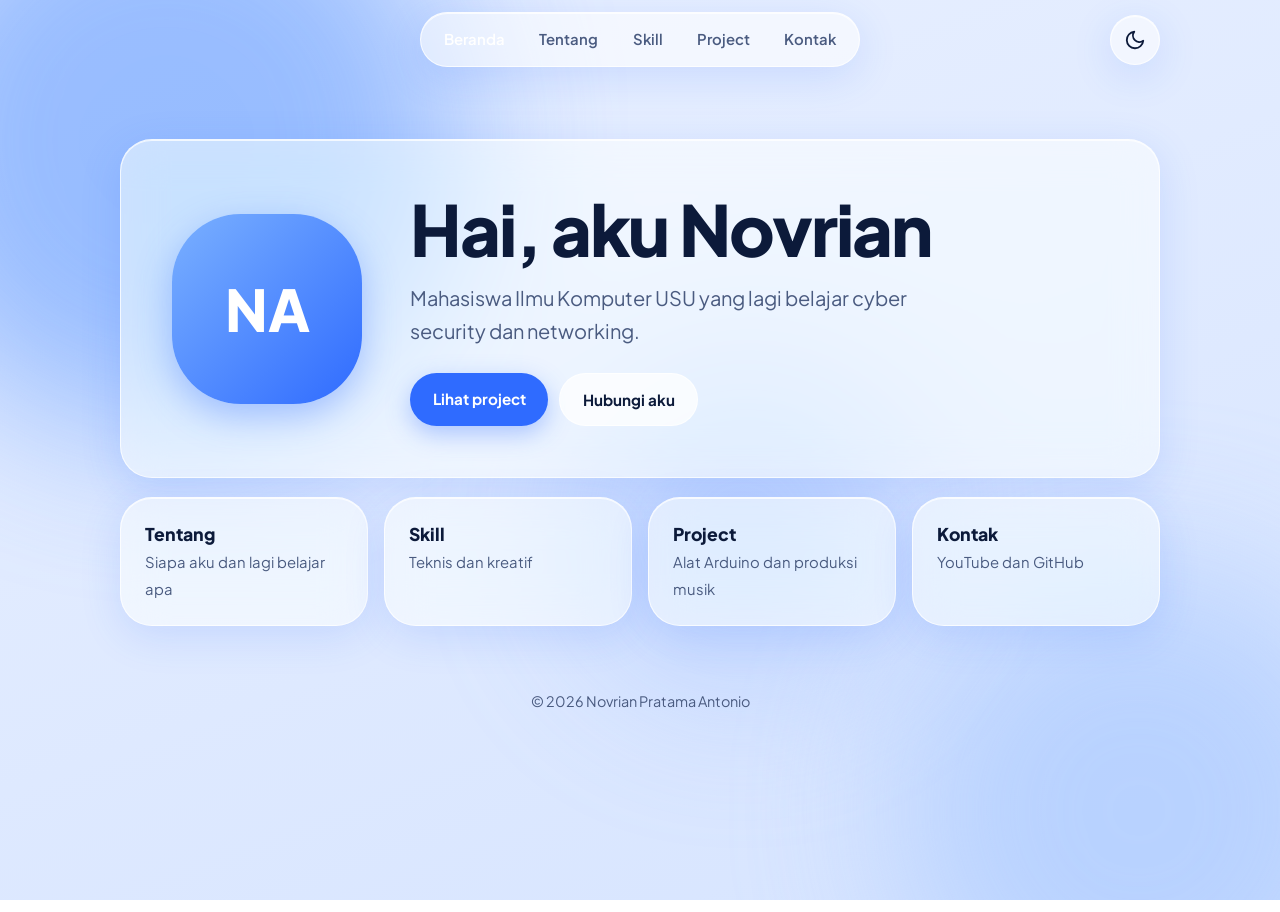
==== index.html @ 90a39e91 "keempat" ====
<!DOCTYPE html>
<html lang="id">
<head>
<meta charset="utf-8">
<meta name="viewport" content="width=device-width, initial-scale=1, viewport-fit=cover">
<title>Novrian Pratama Antonio | Portofolio</title>
<meta name="description" content="Portofolio Novrian, mahasiswa Ilmu Komputer USU yang lagi belajar cyber security dan networking.">
<script>(function(){var r=document.documentElement,t;try{t=localStorage.getItem("tema")}catch(e){}if(!t)t=matchMedia("(prefers-color-scheme: dark)").matches?"dark":"light";r.dataset.theme=t;if(!("onpagereveal" in window))r.classList.add("fb")})()</script>
<link rel="preconnect" href="https://fonts.googleapis.com">
<link rel="preconnect" href="https://fonts.gstatic.com" crossorigin>
<link href="https://fonts.googleapis.com/css2?family=Plus+Jakarta+Sans:wght@400;500;600;700;800&display=swap" rel="stylesheet">
<link rel="stylesheet" href="style.css">
</head>
<body>
<div class="orbs" aria-hidden="true"><i></i><i></i><i></i></div>
<div class="wrap">
<div class="top">
<nav class="bar glass" aria-label="Menu utama"><a href="index.html" aria-current="page"><span class="pill"></span><span>Beranda</span></a><a href="tentang.html"><span>Tentang</span></a><a href="skill.html"><span>Skill</span></a><a href="project.html"><span>Project</span></a><a href="kontak.html"><span>Kontak</span></a></nav>
<button class="mode glass press" type="button" aria-label="Ganti tema"><svg class="i-moon" viewBox="0 0 24 24" aria-hidden="true"><path d="M21 12.8A9 9 0 1 1 11.2 3a7 7 0 0 0 9.8 9.8z"/></svg><svg class="i-sun" viewBox="0 0 24 24" aria-hidden="true"><circle cx="12" cy="12" r="4"/><path d="M12 2v2M12 20v2M4.9 4.9l1.4 1.4M17.7 17.7l1.4 1.4M2 12h2M20 12h2M4.9 19.1l1.4-1.4M17.7 6.3l1.4-1.4"/></svg></button>
</div>
<main class="page">
<div class="hero-card glass">
<div class="avatar" role="img" aria-label="Foto Novrian">NA<img src="foto.jpg" alt="Foto Novrian Pratama Antonio" onerror="this.remove()"></div>
<div>
<h1>Hai, aku Novrian</h1>
<p class="tag">Mahasiswa Ilmu Komputer USU yang lagi belajar cyber security dan networking.</p>
<div class="cta"><a class="btn press" href="project.html">Lihat project</a><a class="btn alt press" href="kontak.html">Hubungi aku</a></div>
</div>
</div>
<div class="tiles">
<a class="tile glass press" href="tentang.html"><b>Tentang</b><span>Siapa aku dan lagi belajar apa</span></a>
<a class="tile glass press" href="skill.html"><b>Skill</b><span>Teknis dan kreatif</span></a>
<a class="tile glass press" href="project.html"><b>Project</b><span>Alat Arduino dan produksi musik</span></a>
<a class="tile glass press" href="kontak.html"><b>Kontak</b><span>YouTube dan GitHub</span></a>
</div>
</main>
<footer>© 2026 Novrian Pratama Antonio</footer>
</div>
<script src="app.js"></script>
</body>
</html>
---- style.css ----
:root{color-scheme:light;
  --bg:#e9f0ff;--bg2:#d6e4ff;--text:#0c1a3a;--muted:#4a5b80;
  --accent:#2f6bff;--on-accent:#fff;
  --glass:rgba(255,255,255,.55);--glass-b:rgba(255,255,255,.75);--shadow:0 10px 40px rgba(47,107,255,.15);
  --orb1:#6ea2ff;--orb2:#a8c8ff;--orb3:#8fb4ff;--orbo:.65}
:root[data-theme="dark"]{color-scheme:dark;
  --bg:#030816;--bg2:#071230;--text:#e8eefc;--muted:#9db0d8;
  --accent:#5f9bff;--on-accent:#041029;
  --glass:rgba(14,26,60,.55);--glass-b:rgba(140,175,255,.16);--shadow:0 10px 40px rgba(0,0,0,.55);
  --orb1:#17359b;--orb2:#0a1f6b;--orb3:#1f4fd0;--orbo:.34}
*{box-sizing:border-box;margin:0}
html{scroll-padding-top:90px}
body{font-family:"Plus Jakarta Sans",system-ui,-apple-system,"Segoe UI",Roboto,sans-serif;color:var(--text);
  background:linear-gradient(160deg,var(--bg),var(--bg2)) fixed;min-height:100vh;line-height:1.65;overflow-x:hidden;
  padding:env(safe-area-inset-top,0) 0 env(safe-area-inset-bottom,0)}
a{color:inherit;text-decoration:none}
:focus-visible{outline:3px solid var(--accent);outline-offset:3px;border-radius:14px}
.wrap{width:min(1040px,100% - 2.5rem);margin-inline:auto}

.orbs{position:fixed;inset:0;z-index:-1;overflow:hidden;pointer-events:none}
.orbs i{position:absolute;border-radius:50%;filter:blur(80px);opacity:var(--orbo);animation:drift 22s ease-in-out infinite alternate}
.orbs i:nth-child(1){width:46vmax;height:46vmax;background:var(--orb1);top:-12vmax;left:-10vmax}
.orbs i:nth-child(2){width:38vmax;height:38vmax;background:var(--orb2);bottom:-12vmax;right:-8vmax;animation-duration:28s}
.orbs i:nth-child(3){width:26vmax;height:26vmax;background:var(--orb3);top:40%;left:45%;animation-duration:34s;opacity:calc(var(--orbo) * .6)}
@keyframes drift{to{transform:translate(8vmax,6vmax) scale(1.15)}}

/* kaca + cahaya putih yang mengikuti kursor/sentuhan */
.glass{position:relative;border-radius:32px;background:var(--glass);border:1px solid var(--glass-b);
  backdrop-filter:blur(22px) saturate(1.5);-webkit-backdrop-filter:blur(22px) saturate(1.5);
  box-shadow:var(--shadow),inset 0 1px 0 var(--glass-b)}
.glass>*{position:relative;z-index:1}
.glass::before,.glass::after{content:"";position:absolute;inset:0;border-radius:inherit;pointer-events:none;opacity:0;transition:opacity .5s ease;z-index:0}
.glass::before{background:radial-gradient(280px circle at var(--mx,50%) var(--my,50%),rgba(255,255,255,.34),rgba(255,255,255,.08) 45%,transparent 70%)}
.glass::after{padding:1.5px;background:radial-gradient(200px circle at var(--mx,50%) var(--my,50%),rgba(255,255,255,.95),transparent 65%);
  -webkit-mask:linear-gradient(#000 0 0) content-box,linear-gradient(#000 0 0);-webkit-mask-composite:xor;mask-composite:exclude}
.glass.lit::before,.glass.lit::after{opacity:1}

.press{transition:transform .5s cubic-bezier(.34,1.7,.5,1)}
.press:hover{transform:translateY(-3px)}
.press:active{transform:scale(.95,.93);transition-duration:.12s}

/* navigasi: pill menu + tombol tema terpisah */
.top{position:sticky;top:calc(env(safe-area-inset-top,0px) + 12px);z-index:10;margin-top:12px;
  display:grid;grid-template-columns:1fr auto 1fr;align-items:center;gap:.7rem;view-transition-name:top}
.bar{grid-column:2;display:flex;gap:.15rem;padding:.4rem;border-radius:999px;overflow-x:auto;scrollbar-width:none}
.bar::-webkit-scrollbar{display:none}
.bar a{position:relative;padding:.5rem 1rem;border-radius:999px;font-size:.93rem;font-weight:600;color:var(--muted);white-space:nowrap;transition:color .3s,background-color .3s}
.bar a:hover{color:var(--text);background:var(--glass-b)}
.bar a[aria-current]{color:var(--on-accent);background:none}
.bar a>span{position:relative;z-index:1}
.pill{position:absolute;inset:0;z-index:0!important;border-radius:999px;background:var(--accent);box-shadow:0 6px 18px rgba(47,107,255,.4);view-transition-name:pill}
.mode{grid-column:3;justify-self:end;width:50px;height:50px;border-radius:50%;border:1px solid var(--glass-b);display:grid;place-items:center;cursor:pointer;color:var(--text);font:inherit}
.mode svg{width:22px;height:22px;fill:none;stroke:currentColor;stroke-width:2;stroke-linecap:round;stroke-linejoin:round}
.i-sun{display:none}
[data-theme="dark"] .i-sun{display:block}[data-theme="dark"] .i-moon{display:none}
@media(max-width:700px){.top{grid-template-columns:minmax(0,1fr) auto}.bar{grid-column:1}.mode{grid-column:2}}

.page{padding:clamp(2rem,6vw,4.5rem) 0 2rem;transition:opacity .3s ease,transform .3s ease,filter .3s ease}
h1{font-size:clamp(2.2rem,6.5vw,4.4rem);line-height:1.05;font-weight:800;letter-spacing:-.03em}
h1.t{font-size:clamp(1.9rem,5vw,3rem);margin-bottom:1.5rem}
h2{font-size:1.05rem;font-weight:700;color:var(--muted);margin-bottom:.8rem}
.tag{margin-top:1rem;font-size:clamp(1rem,2.2vw,1.25rem);color:var(--muted);max-width:34ch}
.cta{display:flex;flex-wrap:wrap;gap:.7rem;margin-top:1.6rem}
.btn{display:inline-block;padding:.8rem 1.4rem;border-radius:999px;font-weight:700;font-size:.95rem;background:var(--accent);color:var(--on-accent);box-shadow:0 8px 24px rgba(47,107,255,.35)}
.btn.alt{background:var(--glass-b);color:var(--text);box-shadow:none;border:1px solid var(--glass-b)}

.hero-card{display:grid;grid-template-columns:auto 1fr;gap:clamp(1.5rem,4vw,3rem);align-items:center;padding:clamp(1.5rem,4vw,3.2rem)}
.avatar{width:clamp(110px,18vw,190px);aspect-ratio:1;border-radius:36%;position:relative;overflow:hidden;display:grid;place-items:center;
  background:linear-gradient(135deg,#7ab0ff,var(--accent));font-weight:800;font-size:clamp(2rem,6vw,3.6rem);color:var(--on-accent);box-shadow:0 12px 36px rgba(47,107,255,.35)}
.avatar img{position:absolute;inset:0;width:100%;height:100%;object-fit:cover}
@media(max-width:700px){.hero-card{grid-template-columns:1fr}}
.tiles{display:grid;grid-template-columns:repeat(auto-fit,minmax(210px,1fr));gap:1rem;margin-top:1.2rem}
.tile{padding:1.4rem 1.5rem;display:block}
.tile b{display:block;font-size:1.1rem;font-weight:800}
.tile span{color:var(--muted);font-size:.93rem}

.about{padding:clamp(1.5rem,4vw,2.6rem);font-size:1.08rem;max-width:72ch}
.about p+p{margin-top:1rem}
.facts{margin-top:1.2rem;padding:clamp(1.3rem,3vw,2rem);display:grid;grid-template-columns:auto 1fr;gap:.5rem 1.5rem;max-width:72ch}
.facts dt{color:var(--muted)}.facts dd{font-weight:600}

.group{margin-bottom:1.8rem}
.chips{display:flex;flex-wrap:wrap;gap:.7rem}
.chip{display:flex;align-items:center;gap:.7rem;padding:.65rem 1.1rem;border-radius:999px;font-weight:500}
.lv{display:flex;gap:3px}
.lv s{width:7px;height:7px;border-radius:50%;background:var(--muted);opacity:.3}
.lv s.on{background:var(--accent);opacity:1}
.lbl{font-size:.82rem;color:var(--muted)}

.projects{display:grid;grid-template-columns:repeat(auto-fit,minmax(min(100%,420px),1fr));gap:1.3rem}
.proj{padding:clamp(1.4rem,3vw,2.2rem);display:flex;flex-direction:column;gap:.9rem}
.proj h3{font-size:1.35rem;line-height:1.25;font-weight:800}
.badge{align-self:flex-start;padding:.35rem .9rem;border-radius:999px;font-size:.85rem;font-weight:700;background:var(--accent);color:var(--on-accent)}
.proj dl{display:grid;grid-template-columns:auto 1fr;gap:.45rem 1rem;font-size:.97rem}
.proj dt{color:var(--muted)}.proj dd{font-weight:500}
.proj .btn{align-self:flex-start;margin-top:auto}

.contacts{display:grid;grid-template-columns:repeat(auto-fit,minmax(min(100%,300px),1fr));gap:1.3rem}
.cc{padding:clamp(1.5rem,3vw,2.2rem);display:flex;flex-direction:column;gap:.5rem;align-items:flex-start}
.cc h3{font-size:1.4rem;font-weight:800}.cc p{color:var(--muted);margin-bottom:.7rem}
footer{padding:2rem 0 3rem;text-align:center;color:var(--muted);font-size:.9rem}

/* transisi antar halaman (browser baru: View Transitions) */
@view-transition{navigation:auto}
@keyframes out{to{opacity:0;transform:translateY(-14px) scale(.985);filter:blur(6px)}}
@keyframes in{from{opacity:0;transform:translateY(28px) scale(.985);filter:blur(8px)}}
@keyframes fade-in{from{opacity:0}}
@keyframes fade-out{to{opacity:0}}
::view-transition-group(root){background:var(--bg)}
::view-transition-old(root),::view-transition-new(root){mix-blend-mode:normal}
::view-transition-old(root){animation:out .32s cubic-bezier(.4,0,.2,1) both}
::view-transition-new(root){animation:in .65s cubic-bezier(.22,1,.36,1) .06s both}
::view-transition-group(pill){animation-duration:.6s;animation-timing-function:cubic-bezier(.34,1.35,.5,1)}
::view-transition-group(top){animation:none}
html.theming::view-transition-old(root){animation:fade-out .45s ease both}
html.theming::view-transition-new(root){animation:fade-in .45s ease both}
/* cadangan untuk browser tanpa View Transitions */
html.fb .page,html.fb footer{animation:in .6s cubic-bezier(.22,1,.36,1) both}
body.leaving .page{opacity:0;transform:translateY(-12px) scale(.985);filter:blur(6px)}
@media(prefers-reduced-motion:reduce){
  *,::before,::after{animation:none!important;transition:none!important}
  ::view-transition-group(*),::view-transition-old(*),::view-transition-new(*){animation:none!important}}
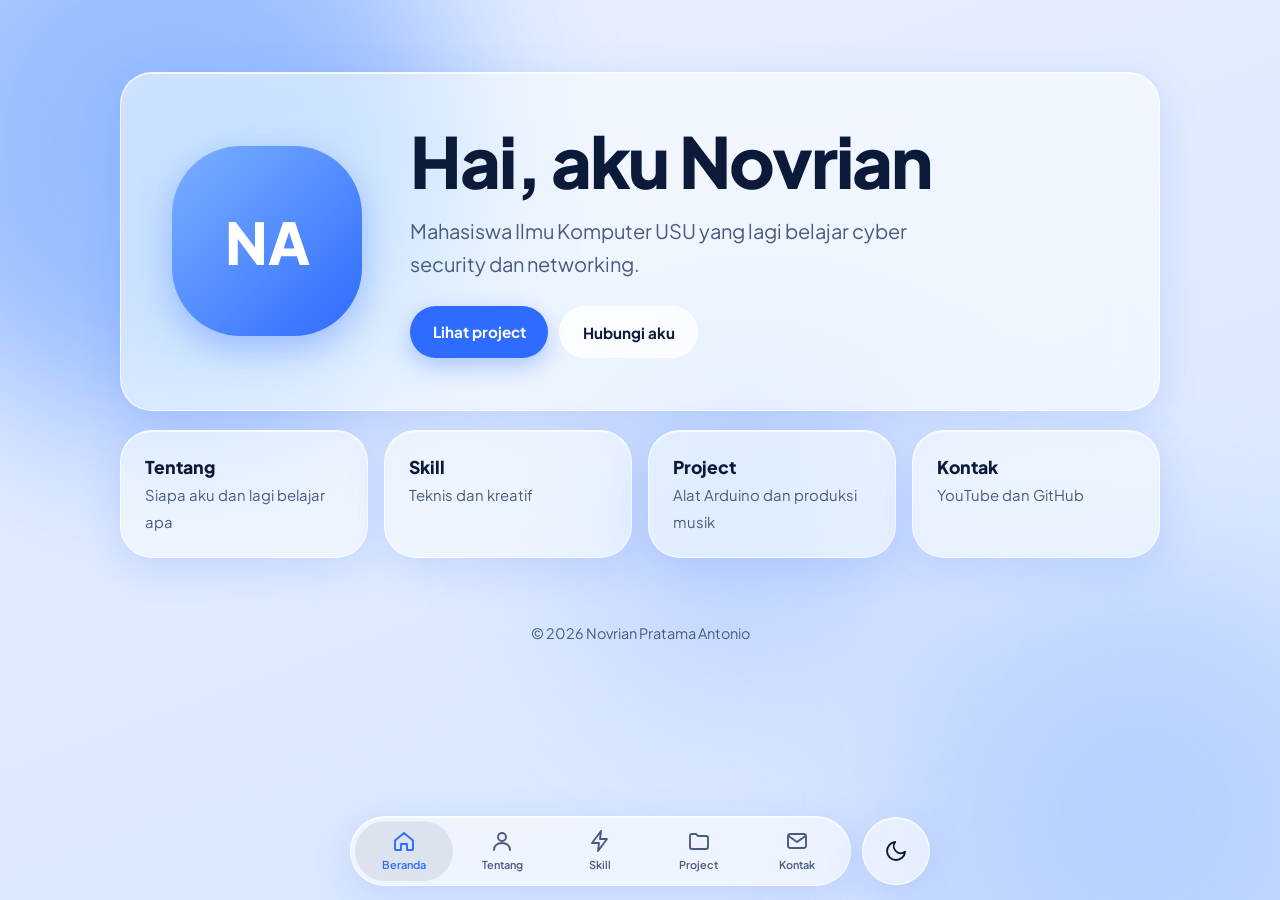
==== commit 52a8d2ee: "kelima" ====
--- a/index.html
+++ b/index.html
@@ -5,19 +5,16 @@
 <meta name="viewport" content="width=device-width, initial-scale=1, viewport-fit=cover">
 <title>Novrian Pratama Antonio | Portofolio</title>
 <meta name="description" content="Portofolio Novrian, mahasiswa Ilmu Komputer USU yang lagi belajar cyber security dan networking.">
-<script>(function(){var r=document.documentElement,t;try{t=localStorage.getItem("tema")}catch(e){}if(!t)t=matchMedia("(prefers-color-scheme: dark)").matches?"dark":"light";r.dataset.theme=t;if(!("onpagereveal" in window))r.classList.add("fb")})()</script>
+<script>(function(){var r=document.documentElement,t;try{t=localStorage.getItem("tema")}catch(e){}if(!t)t=matchMedia("(prefers-color-scheme: dark)").matches?"dark":"light";r.dataset.theme=t;if(!("onpagereveal" in window))r.classList.add("fb");try{if(!sessionStorage.getItem("boot")&&!matchMedia("(prefers-reduced-motion: reduce)").matches){r.classList.add("booting");sessionStorage.setItem("boot","1")}}catch(e){}})()</script>
 <link rel="preconnect" href="https://fonts.googleapis.com">
 <link rel="preconnect" href="https://fonts.gstatic.com" crossorigin>
-<link href="https://fonts.googleapis.com/css2?family=Plus+Jakarta+Sans:wght@400;500;600;700;800&display=swap" rel="stylesheet">
+<link href="https://fonts.googleapis.com/css2?family=Dancing+Script:wght@700&family=Plus+Jakarta+Sans:wght@400;500;600;700;800&display=swap" rel="stylesheet">
 <link rel="stylesheet" href="style.css">
 </head>
 <body>
+<div id="boot"><div class="b-glow"></div><div class="b-hello"><span id="hw"></span></div><div class="b-logo"><div class="b-wrap"><div class="b-name"></div><div class="b-bar"><i></i></div><div class="b-sub">menyiapkan portofolio</div></div></div><button class="b-skip" type="button">Lewati</button></div>
 <div class="orbs" aria-hidden="true"><i></i><i></i><i></i></div>
 <div class="wrap">
-<div class="top">
-<nav class="bar glass" aria-label="Menu utama"><a href="index.html" aria-current="page"><span class="pill"></span><span>Beranda</span></a><a href="tentang.html"><span>Tentang</span></a><a href="skill.html"><span>Skill</span></a><a href="project.html"><span>Project</span></a><a href="kontak.html"><span>Kontak</span></a></nav>
-<button class="mode glass press" type="button" aria-label="Ganti tema"><svg class="i-moon" viewBox="0 0 24 24" aria-hidden="true"><path d="M21 12.8A9 9 0 1 1 11.2 3a7 7 0 0 0 9.8 9.8z"/></svg><svg class="i-sun" viewBox="0 0 24 24" aria-hidden="true"><circle cx="12" cy="12" r="4"/><path d="M12 2v2M12 20v2M4.9 4.9l1.4 1.4M17.7 17.7l1.4 1.4M2 12h2M20 12h2M4.9 19.1l1.4-1.4M17.7 6.3l1.4-1.4"/></svg></button>
-</div>
 <main class="page">
 <div class="hero-card glass">
 <div class="avatar" role="img" aria-label="Foto Novrian">NA<img src="foto.jpg" alt="Foto Novrian Pratama Antonio" onerror="this.remove()"></div>
@@ -36,6 +33,10 @@
 </main>
 <footer>© 2026 Novrian Pratama Antonio</footer>
 </div>
+<div class="dock">
+<nav class="bar glass" aria-label="Menu utama" data-i="0" style="--i:0"><span class="ind" aria-hidden="true"></span><a href="index.html" class="on" aria-current="page"><svg viewBox="0 0 24 24" aria-hidden="true"><path d="M3 11.5 12 4l9 7.5V20a1 1 0 0 1-1 1h-5v-6H9v6H4a1 1 0 0 1-1-1z"/></svg><span>Beranda</span></a><a href="tentang.html"><svg viewBox="0 0 24 24" aria-hidden="true"><circle cx="12" cy="8" r="4"/><path d="M4 21c0-4.4 3.6-7 8-7s8 2.6 8 7"/></svg><span>Tentang</span></a><a href="skill.html"><svg viewBox="0 0 24 24" aria-hidden="true"><path d="M13 2 4 14h7l-1 8 9-12h-7z"/></svg><span>Skill</span></a><a href="project.html"><svg viewBox="0 0 24 24" aria-hidden="true"><path d="M3 7a2 2 0 0 1 2-2h4l2 2h8a2 2 0 0 1 2 2v9a2 2 0 0 1-2 2H5a2 2 0 0 1-2-2z"/></svg><span>Project</span></a><a href="kontak.html"><svg viewBox="0 0 24 24" aria-hidden="true"><rect x="3" y="5" width="18" height="14" rx="2.5"/><path d="m3.5 7 8.5 6 8.5-6"/></svg><span>Kontak</span></a></nav>
+<button class="mode glass press" type="button" aria-label="Ganti tema"><svg class="i-moon" viewBox="0 0 24 24" aria-hidden="true"><path d="M21 12.8A9 9 0 1 1 11.2 3a7 7 0 0 0 9.8 9.8z"/></svg><svg class="i-sun" viewBox="0 0 24 24" aria-hidden="true"><circle cx="12" cy="12" r="4"/><path d="M12 2v2M12 20v2M4.9 4.9l1.4 1.4M17.7 17.7l1.4 1.4M2 12h2M20 12h2M4.9 19.1l1.4-1.4M17.7 6.3l1.4-1.4"/></svg></button>
+</div>
 <script src="app.js"></script>
 </body>
 </html>
--- a/style.css
+++ b/style.css
@@ -39,21 +39,23 @@
 .press:hover{transform:translateY(-3px)}
 .press:active{transform:scale(.95,.93);transition-duration:.12s}
 
-/* navigasi: pill menu + tombol tema terpisah */
-.top{position:sticky;top:calc(env(safe-area-inset-top,0px) + 12px);z-index:10;margin-top:12px;
-  display:grid;grid-template-columns:1fr auto 1fr;align-items:center;gap:.7rem;view-transition-name:top}
-.bar{grid-column:2;display:flex;gap:.15rem;padding:.4rem;border-radius:999px;overflow-x:auto;scrollbar-width:none}
-.bar::-webkit-scrollbar{display:none}
-.bar a{position:relative;padding:.5rem 1rem;border-radius:999px;font-size:.93rem;font-weight:600;color:var(--muted);white-space:nowrap;transition:color .3s,background-color .3s}
-.bar a:hover{color:var(--text);background:var(--glass-b)}
-.bar a[aria-current]{color:var(--on-accent);background:none}
-.bar a>span{position:relative;z-index:1}
-.pill{position:absolute;inset:0;z-index:0!important;border-radius:999px;background:var(--accent);box-shadow:0 6px 18px rgba(47,107,255,.4);view-transition-name:pill}
-.mode{grid-column:3;justify-self:end;width:50px;height:50px;border-radius:50%;border:1px solid var(--glass-b);display:grid;place-items:center;cursor:pointer;color:var(--text);font:inherit}
-.mode svg{width:22px;height:22px;fill:none;stroke:currentColor;stroke-width:2;stroke-linecap:round;stroke-linejoin:round}
+/* dock bawah ala tab bar iOS */
+.dock{position:fixed;left:50%;translate:-50% 0;bottom:calc(env(safe-area-inset-bottom,0px) + 14px);width:min(580px,100% - 1.6rem);z-index:20;
+  display:grid;grid-template-columns:1fr 68px;gap:.7rem;align-items:center;view-transition-name:dock}
+.bar{display:grid;grid-template-columns:repeat(5,1fr);padding:4px;border-radius:999px;--ind:rgba(12,26,58,.08)}
+[data-theme="dark"] .bar{--ind:rgba(255,255,255,.13)}
+.bar>.ind{position:absolute;z-index:0;top:4px;bottom:4px;left:4px;width:calc((100% - 8px) / 5);border-radius:999px;background:var(--ind);
+  box-shadow:inset 0 1px 0 rgba(255,255,255,.18);translate:calc(var(--i) * 100%) 0}
+.bar a{display:flex;flex-direction:column;align-items:center;justify-content:center;gap:3px;height:60px;border-radius:999px;font-size:.68rem;font-weight:600;color:var(--muted);transition:color .35s}
+.bar a:hover{color:var(--text)}
+.bar a.on,.bar a.on:hover{color:var(--accent)}
+.bar a svg{width:24px;height:24px;fill:none;stroke:currentColor;stroke-width:1.9;stroke-linecap:round;stroke-linejoin:round;transition:transform .4s cubic-bezier(.34,1.7,.5,1)}
+.bar a:active svg{transform:scale(.82)}
+.mode{width:68px;height:68px;border-radius:50%;border:1px solid var(--glass-b);display:grid;place-items:center;cursor:pointer;color:var(--text);font:inherit;padding:0}
+.mode svg{width:24px;height:24px;fill:none;stroke:currentColor;stroke-width:1.9;stroke-linecap:round;stroke-linejoin:round}
 .i-sun{display:none}
 [data-theme="dark"] .i-sun{display:block}[data-theme="dark"] .i-moon{display:none}
-@media(max-width:700px){.top{grid-template-columns:minmax(0,1fr) auto}.bar{grid-column:1}.mode{grid-column:2}}
+@media(max-width:420px){.bar a{font-size:.62rem}.dock{grid-template-columns:1fr 60px}.mode{width:60px;height:60px}}
 
 .page{padding:clamp(2rem,6vw,4.5rem) 0 2rem;transition:opacity .3s ease,transform .3s ease,filter .3s ease}
 h1{font-size:clamp(2.2rem,6.5vw,4.4rem);line-height:1.05;font-weight:800;letter-spacing:-.03em}
@@ -110,8 +112,9 @@
 ::view-transition-old(root),::view-transition-new(root){mix-blend-mode:normal}
 ::view-transition-old(root){animation:out .32s cubic-bezier(.4,0,.2,1) both}
 ::view-transition-new(root){animation:in .65s cubic-bezier(.22,1,.36,1) .06s both}
-::view-transition-group(pill){animation-duration:.6s;animation-timing-function:cubic-bezier(.34,1.35,.5,1)}
-::view-transition-group(top){animation:none}
+::view-transition-group(dock){animation:none}
+::view-transition-old(dock){display:none}
+::view-transition-new(dock){animation:none}
 html.theming::view-transition-old(root){animation:fade-out .45s ease both}
 html.theming::view-transition-new(root){animation:fade-in .45s ease both}
 /* cadangan untuk browser tanpa View Transitions */
@@ -120,3 +123,45 @@
 @media(prefers-reduced-motion:reduce){
   *,::before,::after{animation:none!important;transition:none!important}
   ::view-transition-group(*),::view-transition-old(*),::view-transition-new(*){animation:none!important}}
+
+footer{padding-bottom:calc(8.5rem + env(safe-area-inset-bottom,0px))}
+body.reveal .page{animation:in .9s cubic-bezier(.22,1,.36,1) both}
+body.reveal .dock{animation:dockin .9s cubic-bezier(.22,1,.36,1) .15s both}
+@keyframes dockin{from{opacity:0;translate:-50% 40px}}
+
+/* layar pembuka ala aktivasi iPhone */
+#boot{display:none;position:fixed;inset:0;z-index:100;background:#02050f;color:#fff;place-items:center;overflow:hidden;cursor:pointer;
+  transition:opacity .8s ease,transform .8s cubic-bezier(.22,1,.36,1),filter .8s ease;animation:bootfail 0s linear 16s forwards}
+html.booting #boot{display:grid}
+html.booting body{overflow:hidden}
+#boot.out{opacity:0;transform:scale(1.12);filter:blur(14px);pointer-events:none}
+@keyframes bootfail{to{visibility:hidden;pointer-events:none}}
+.b-glow{position:absolute;inset:0;background:radial-gradient(60vmax 40vmax at 50% 55%,rgba(47,107,255,.28),transparent 70%);animation:breathe 4s ease-in-out infinite alternate}
+.b-glow::after{content:"";position:absolute;inset:0;background-image:linear-gradient(rgba(95,155,255,.07) 1px,transparent 1px),linear-gradient(90deg,rgba(95,155,255,.07) 1px,transparent 1px);background-size:44px 44px;-webkit-mask:radial-gradient(ellipse at center,#000 10%,transparent 70%);mask:radial-gradient(ellipse at center,#000 10%,transparent 70%)}
+@keyframes breathe{to{opacity:.55;transform:scale(1.08)}}
+.b-hello,.b-logo{position:absolute;inset:0;display:grid;place-items:center;text-align:center;transition:opacity .5s ease}
+.b-logo{opacity:0;visibility:hidden}
+#boot.logo .b-logo{opacity:1;visibility:visible}
+#boot.logo .b-hello{opacity:0}
+#hw{font-family:"Dancing Script","Segoe Script","Brush Script MT",cursive;font-weight:700;font-size:clamp(3.4rem,15vw,7.5rem);line-height:1.3;padding:0 .25em;opacity:0;
+  background:linear-gradient(90deg,#5ac8fa,#5e8bff,#b56cff,#ff6ca8,#ffa65c);-webkit-background-clip:text;background-clip:text;color:transparent;
+  -webkit-mask-image:linear-gradient(90deg,#000 45%,transparent 55%);mask-image:linear-gradient(90deg,#000 45%,transparent 55%);
+  -webkit-mask-size:260% 100%;mask-size:260% 100%;-webkit-mask-repeat:no-repeat;mask-repeat:no-repeat;-webkit-mask-position:100% 0;mask-position:100% 0}
+#hw.w{animation:hw .65s ease both}
+@keyframes hw{0%{opacity:1;-webkit-mask-position:100% 0;mask-position:100% 0}55%{opacity:1;-webkit-mask-position:0 0;mask-position:0 0}85%{opacity:1;-webkit-mask-position:0 0;mask-position:0 0}100%{opacity:0;-webkit-mask-position:0 0;mask-position:0 0;filter:blur(8px)}}
+.b-wrap{display:grid;gap:1.7rem;justify-items:center}
+.b-name{display:flex;justify-content:center;font-weight:800;font-size:clamp(1.5rem,7.2vw,3.6rem);letter-spacing:.14em;text-shadow:0 0 28px rgba(95,155,255,.7)}
+.b-name span{display:inline-block;opacity:0}
+.b-name .us{color:#5f9bff}
+#boot.logo .b-name span{animation:letter .8s cubic-bezier(.22,1,.36,1) var(--d) both}
+#boot.logo .b-name .us{animation:letter .8s cubic-bezier(.22,1,.36,1) var(--d) both,blink 1s steps(1) 1.8s infinite}
+@keyframes letter{from{opacity:0;transform:translateY(22px) scale(.8);filter:blur(14px)}to{opacity:1;transform:none;filter:blur(0)}}
+@keyframes blink{50%{opacity:.15}}
+.b-bar{width:min(240px,60vw);height:4px;border-radius:9px;background:rgba(255,255,255,.14);overflow:hidden}
+.b-bar i{display:block;height:100%;width:0;border-radius:9px;background:linear-gradient(90deg,#5ac8fa,#5f9bff,#b56cff);box-shadow:0 0 14px #5f9bff}
+#boot.logo .b-bar i{animation:fill 2.2s cubic-bezier(.65,0,.35,1) .7s both}
+@keyframes fill{to{width:100%}}
+.b-sub{font:500 .7rem/1 ui-monospace,Menlo,Consolas,monospace;letter-spacing:.3em;text-transform:uppercase;color:rgba(255,255,255,.5);opacity:0}
+#boot.logo .b-sub{animation:fade-in .6s ease 1s both}
+.b-skip{position:absolute;right:max(1rem,env(safe-area-inset-right));bottom:calc(env(safe-area-inset-bottom,0px) + 1.2rem);z-index:2;cursor:pointer;
+  border:1px solid rgba(255,255,255,.2);background:rgba(255,255,255,.08);color:rgba(255,255,255,.8);font:600 .85rem "Plus Jakarta Sans",system-ui,sans-serif;padding:.55rem 1.1rem;border-radius:999px}
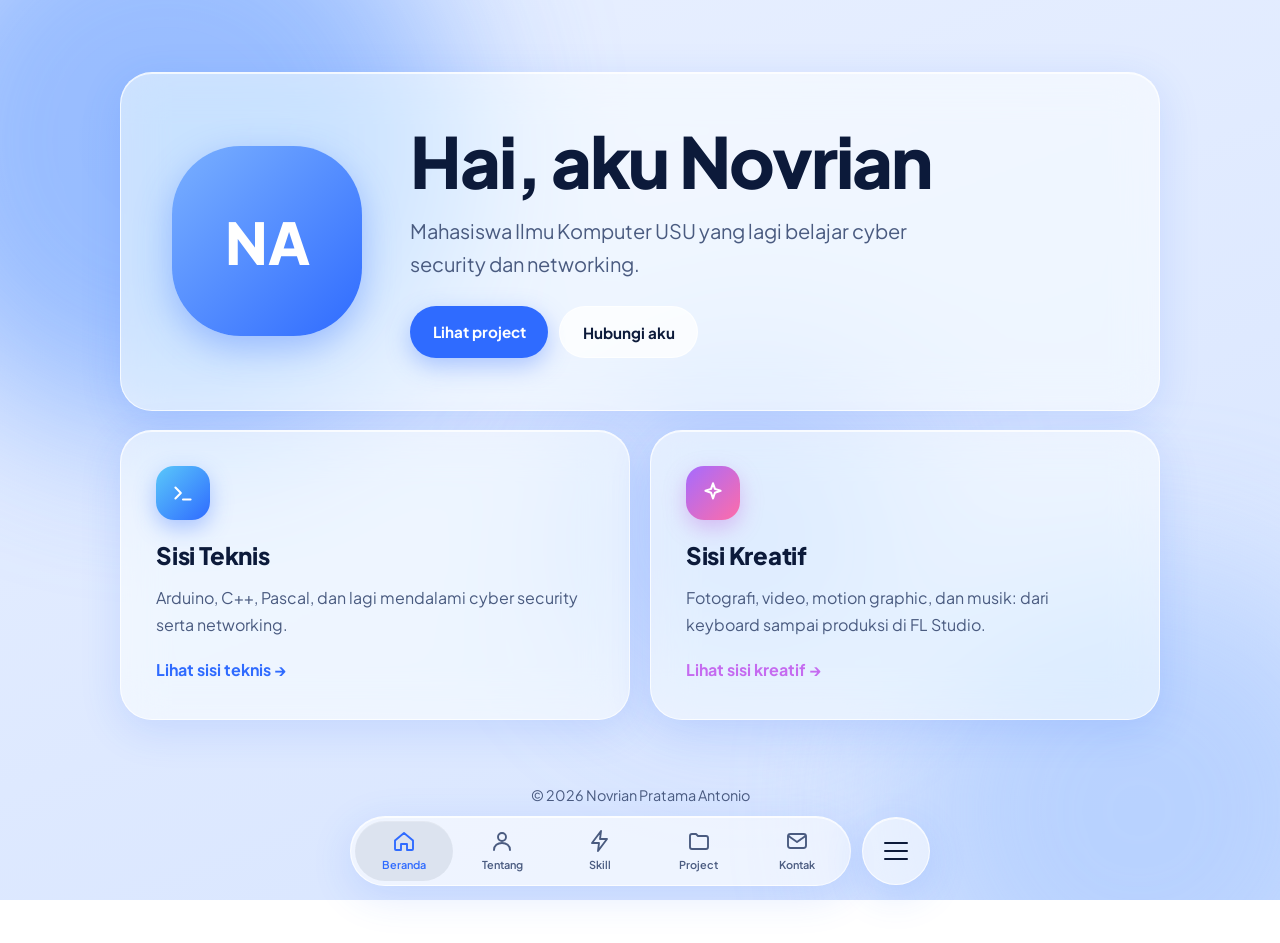
==== commit 7fcc7feb: "keenam" ====
--- a/index.html
+++ b/index.html
@@ -5,7 +5,7 @@
 <meta name="viewport" content="width=device-width, initial-scale=1, viewport-fit=cover">
 <title>Novrian Pratama Antonio | Portofolio</title>
 <meta name="description" content="Portofolio Novrian, mahasiswa Ilmu Komputer USU yang lagi belajar cyber security dan networking.">
-<script>(function(){var r=document.documentElement,t;try{t=localStorage.getItem("tema")}catch(e){}if(!t)t=matchMedia("(prefers-color-scheme: dark)").matches?"dark":"light";r.dataset.theme=t;if(!("onpagereveal" in window))r.classList.add("fb");try{if(!sessionStorage.getItem("boot")&&!matchMedia("(prefers-reduced-motion: reduce)").matches){r.classList.add("booting");sessionStorage.setItem("boot","1")}}catch(e){}})()</script>
+<script>(function(){var r=document.documentElement,t;try{t=localStorage.getItem("tema")}catch(e){}if(!t)t=matchMedia("(prefers-color-scheme: dark)").matches?"dark":"light";r.dataset.theme=t;var q;try{q=localStorage.getItem("sisi")}catch(e){}q=q==="kreatif"?"kreatif":"teknis";r.dataset.sisi=q;r.dataset.tone=q;if(!("onpagereveal" in window))r.classList.add("fb");try{if(!sessionStorage.getItem("boot")&&!matchMedia("(prefers-reduced-motion: reduce)").matches){r.classList.add("booting");sessionStorage.setItem("boot","1")}}catch(e){}})()</script>
 <link rel="preconnect" href="https://fonts.googleapis.com">
 <link rel="preconnect" href="https://fonts.gstatic.com" crossorigin>
 <link href="https://fonts.googleapis.com/css2?family=Dancing+Script:wght@700&family=Plus+Jakarta+Sans:wght@400;500;600;700;800&display=swap" rel="stylesheet">
@@ -24,18 +24,23 @@
 <div class="cta"><a class="btn press" href="project.html">Lihat project</a><a class="btn alt press" href="kontak.html">Hubungi aku</a></div>
 </div>
 </div>
-<div class="tiles">
-<a class="tile glass press" href="tentang.html"><b>Tentang</b><span>Siapa aku dan lagi belajar apa</span></a>
-<a class="tile glass press" href="skill.html"><b>Skill</b><span>Teknis dan kreatif</span></a>
-<a class="tile glass press" href="project.html"><b>Project</b><span>Alat Arduino dan produksi musik</span></a>
-<a class="tile glass press" href="kontak.html"><b>Kontak</b><span>YouTube dan GitHub</span></a>
+<div class="sides">
+<a class="sc glass press" href="skill.html" data-sisi="teknis"><span class="ic"><svg viewBox="0 0 24 24" aria-hidden="true"><path d="m5 7 5 5-5 5M12 18h7"/></svg></span><b>Sisi Teknis</b><span class="d">Arduino, C++, Pascal, dan lagi mendalami cyber security serta networking.</span><em class="go">Lihat sisi teknis →</em></a>
+<a class="sc glass press" href="skill.html" data-sisi="kreatif"><span class="ic"><svg viewBox="0 0 24 24" aria-hidden="true"><path d="M12 3l1.8 5.2L19 10l-5.2 1.8L12 17l-1.8-5.2L5 10l5.2-1.8z"/></svg></span><b>Sisi Kreatif</b><span class="d">Fotografi, video, motion graphic, dan musik: dari keyboard sampai produksi di FL Studio.</span><em class="go">Lihat sisi kreatif →</em></a>
 </div>
 </main>
 <footer>© 2026 Novrian Pratama Antonio</footer>
 </div>
 <div class="dock">
 <nav class="bar glass" aria-label="Menu utama" data-i="0" style="--i:0"><span class="ind" aria-hidden="true"></span><a href="index.html" class="on" aria-current="page"><svg viewBox="0 0 24 24" aria-hidden="true"><path d="M3 11.5 12 4l9 7.5V20a1 1 0 0 1-1 1h-5v-6H9v6H4a1 1 0 0 1-1-1z"/></svg><span>Beranda</span></a><a href="tentang.html"><svg viewBox="0 0 24 24" aria-hidden="true"><circle cx="12" cy="8" r="4"/><path d="M4 21c0-4.4 3.6-7 8-7s8 2.6 8 7"/></svg><span>Tentang</span></a><a href="skill.html"><svg viewBox="0 0 24 24" aria-hidden="true"><path d="M13 2 4 14h7l-1 8 9-12h-7z"/></svg><span>Skill</span></a><a href="project.html"><svg viewBox="0 0 24 24" aria-hidden="true"><path d="M3 7a2 2 0 0 1 2-2h4l2 2h8a2 2 0 0 1 2 2v9a2 2 0 0 1-2 2H5a2 2 0 0 1-2-2z"/></svg><span>Project</span></a><a href="kontak.html"><svg viewBox="0 0 24 24" aria-hidden="true"><rect x="3" y="5" width="18" height="14" rx="2.5"/><path d="m3.5 7 8.5 6 8.5-6"/></svg><span>Kontak</span></a></nav>
-<button class="mode glass press" type="button" aria-label="Ganti tema"><svg class="i-moon" viewBox="0 0 24 24" aria-hidden="true"><path d="M21 12.8A9 9 0 1 1 11.2 3a7 7 0 0 0 9.8 9.8z"/></svg><svg class="i-sun" viewBox="0 0 24 24" aria-hidden="true"><circle cx="12" cy="12" r="4"/><path d="M12 2v2M12 20v2M4.9 4.9l1.4 1.4M17.7 17.7l1.4 1.4M2 12h2M20 12h2M4.9 19.1l1.4-1.4M17.7 6.3l1.4-1.4"/></svg></button>
+<button class="mode glass press" id="menubtn" type="button" aria-label="Buka menu" aria-expanded="false" aria-controls="menu"><span class="ham"><i></i><i></i><i></i></span></button>
+<div class="menu glass" id="menu" aria-hidden="true">
+<p class="mlabel">Tampilan</p>
+<button class="trow" id="theme" type="button"><span class="ticon"><svg class="sm" viewBox="0 0 24 24" aria-hidden="true"><mask id="mm" maskUnits="userSpaceOnUse" x="0" y="0" width="24" height="24"><rect width="24" height="24" fill="#fff"/><circle class="mc" cx="24" cy="0" r="8" fill="#000"/></mask><g mask="url(#mm)"><circle class="sc" cx="12" cy="12" r="5" fill="currentColor"/></g><g class="rays" stroke="currentColor" stroke-width="2" stroke-linecap="round"><path d="M12 1.5v2M12 20.5v2M4.6 4.6l1.4 1.4M18 18l1.4 1.4M1.5 12h2M20.5 12h2M4.6 19.4 6 18M18 6l1.4-1.4"/></g></svg></span><span id="tlabel">Mode terang</span><span class="tsw" aria-hidden="true"><i></i></span></button>
+<p class="mlabel">Portofolio</p>
+<div class="seg"><i class="thumb"></i><button type="button" data-sisi="teknis">Teknis</button><button type="button" data-sisi="kreatif">Kreatif</button></div>
+<p class="mnote">Berlaku di halaman Skill dan Project</p>
+</div>
 </div>
 <script src="app.js"></script>
 </body>
--- a/style.css
+++ b/style.css
@@ -115,8 +115,10 @@
 ::view-transition-group(dock){animation:none}
 ::view-transition-old(dock){display:none}
 ::view-transition-new(dock){animation:none}
-html.theming::view-transition-old(root){animation:fade-out .45s ease both}
-html.theming::view-transition-new(root){animation:fade-in .45s ease both}
+html.theming .dock{view-transition-name:none}
+html.theming::view-transition-old(root){animation:none}
+html.theming::view-transition-new(root){animation:reveal .9s cubic-bezier(.4,0,.2,1) both}
+@keyframes reveal{from{clip-path:circle(0 at var(--tx,50%) var(--ty,50%))}to{clip-path:circle(150vmax at var(--tx,50%) var(--ty,50%))}}
 /* cadangan untuk browser tanpa View Transitions */
 html.fb .page,html.fb footer{animation:in .6s cubic-bezier(.22,1,.36,1) both}
 body.leaving .page{opacity:0;transform:translateY(-12px) scale(.985);filter:blur(6px)}
@@ -147,8 +149,8 @@
   background:linear-gradient(90deg,#5ac8fa,#5e8bff,#b56cff,#ff6ca8,#ffa65c);-webkit-background-clip:text;background-clip:text;color:transparent;
   -webkit-mask-image:linear-gradient(90deg,#000 45%,transparent 55%);mask-image:linear-gradient(90deg,#000 45%,transparent 55%);
   -webkit-mask-size:260% 100%;mask-size:260% 100%;-webkit-mask-repeat:no-repeat;mask-repeat:no-repeat;-webkit-mask-position:100% 0;mask-position:100% 0}
-#hw.w{animation:hw .65s ease both}
-@keyframes hw{0%{opacity:1;-webkit-mask-position:100% 0;mask-position:100% 0}55%{opacity:1;-webkit-mask-position:0 0;mask-position:0 0}85%{opacity:1;-webkit-mask-position:0 0;mask-position:0 0}100%{opacity:0;-webkit-mask-position:0 0;mask-position:0 0;filter:blur(8px)}}
+#hw.w{animation:hw .75s ease both}
+@keyframes hw{0%{opacity:0;filter:blur(14px);-webkit-mask-position:100% 0;mask-position:100% 0}8%{opacity:1}50%{filter:blur(0);-webkit-mask-position:0 0;mask-position:0 0}86%{opacity:1;filter:blur(0)}100%{opacity:0;filter:blur(0);-webkit-mask-position:0 0;mask-position:0 0}}
 .b-wrap{display:grid;gap:1.7rem;justify-items:center}
 .b-name{display:flex;justify-content:center;font-weight:800;font-size:clamp(1.5rem,7.2vw,3.6rem);letter-spacing:.14em;text-shadow:0 0 28px rgba(95,155,255,.7)}
 .b-name span{display:inline-block;opacity:0}
@@ -165,3 +167,64 @@
 #boot.logo .b-sub{animation:fade-in .6s ease 1s both}
 .b-skip{position:absolute;right:max(1rem,env(safe-area-inset-right));bottom:calc(env(safe-area-inset-bottom,0px) + 1.2rem);z-index:2;cursor:pointer;
   border:1px solid rgba(255,255,255,.2);background:rgba(255,255,255,.08);color:rgba(255,255,255,.8);font:600 .85rem "Plus Jakarta Sans",system-ui,sans-serif;padding:.55rem 1.1rem;border-radius:999px}
+
+/* menu garis tiga */
+.ham{position:relative;width:24px;height:18px;display:block}
+.ham i{position:absolute;left:0;width:100%;height:2px;border-radius:2px;background:currentColor;transition:transform .55s cubic-bezier(.34,1.5,.5,1),top .35s,opacity .25s}
+.ham i:nth-child(1){top:0}.ham i:nth-child(2){top:8px}.ham i:nth-child(3){top:16px}
+.mode.open .ham i:nth-child(1){top:8px;transform:rotate(45deg)}
+.mode.open .ham i:nth-child(2){opacity:0;transform:scaleX(.2)}
+.mode.open .ham i:nth-child(3){top:8px;transform:rotate(-45deg)}
+.dock>.menu{position:absolute;right:0;bottom:calc(100% + 12px);width:min(310px,100%);padding:1rem;border-radius:28px;display:grid;gap:.55rem;--ind:rgba(12,26,58,.08);
+  opacity:0;visibility:hidden;transform:translateY(14px) scale(.86);transform-origin:bottom right;filter:blur(8px);
+  transition:opacity .3s,transform .55s cubic-bezier(.34,1.45,.5,1),filter .35s,visibility 0s .55s}
+[data-theme="dark"] .dock>.menu{--ind:rgba(255,255,255,.1)}
+.dock>.menu.open{opacity:1;visibility:visible;transform:none;filter:none;transition-delay:0s}
+.mlabel{font-size:.78rem;font-weight:700;color:var(--muted);margin:.3rem 0 0 .5rem}
+.mnote{font-size:.74rem;color:var(--muted);margin:.2rem 0 0 .5rem}
+.trow{display:flex;align-items:center;gap:.8rem;width:100%;border:0;background:var(--ind);color:var(--text);font:600 .95rem "Plus Jakarta Sans",system-ui,sans-serif;padding:.6rem .8rem;border-radius:20px;cursor:pointer}
+.ticon{width:36px;height:36px;display:grid;place-items:center;border-radius:12px;background:var(--accent);color:var(--on-accent)}
+.sm{width:22px;height:22px;overflow:visible;transition:transform .9s cubic-bezier(.34,1.45,.5,1)}
+.sm .sc{transform-origin:12px 12px;transition:transform .7s cubic-bezier(.34,1.3,.5,1)}
+.sm .mc{transition:transform .7s cubic-bezier(.34,1.3,.5,1)}
+.sm .rays{transform-origin:12px 12px;transition:transform .7s cubic-bezier(.34,1.3,.5,1),opacity .4s}
+[data-theme="dark"] .sm{transform:rotate(360deg)}
+[data-theme="dark"] .sm .sc{transform:scale(1.75)}
+[data-theme="dark"] .sm .mc{transform:translate(-7px,7px)}
+[data-theme="dark"] .sm .rays{transform:rotate(-80deg) scale(.4);opacity:0}
+.tsw{margin-left:auto;width:46px;height:28px;border-radius:99px;background:rgba(127,127,127,.38);position:relative;transition:background .4s}
+.tsw i{position:absolute;top:3px;left:3px;width:22px;height:22px;border-radius:50%;background:#fff;box-shadow:0 2px 6px rgba(0,0,0,.25);transition:translate .55s cubic-bezier(.34,1.5,.5,1)}
+[data-theme="dark"] .tsw{background:var(--accent)}[data-theme="dark"] .tsw i{translate:18px 0}
+.seg{position:relative;display:grid;grid-template-columns:1fr 1fr;padding:4px;border-radius:999px;background:var(--ind)}
+.seg button{position:relative;z-index:1;border:0;background:none;font:700 .9rem "Plus Jakarta Sans",system-ui,sans-serif;color:var(--muted);padding:.6rem 0;border-radius:999px;cursor:pointer;transition:color .35s}
+.seg button.on{color:#fff}
+.thumb{position:absolute;z-index:0;top:4px;bottom:4px;left:4px;width:calc(50% - 4px);border-radius:999px;background:linear-gradient(135deg,#3b82ff,#5ac8fa);translate:0 0;transition:translate .6s cubic-bezier(.3,1.35,.5,1)}
+.thumb::after{content:"";position:absolute;inset:0;border-radius:inherit;background:linear-gradient(135deg,#a56bff,#ff6ca8);opacity:0;transition:opacity .5s}
+[data-tone="kreatif"] .thumb{translate:100% 0}[data-tone="kreatif"] .thumb::after{opacity:1}
+
+/* dua sisi: teknis dan kreatif */
+.side{display:none}
+[data-sisi="teknis"] .side[data-s="teknis"],[data-sisi="kreatif"] .side[data-s="kreatif"]{display:block}
+.sh{margin-bottom:1.5rem}
+.sbadge{display:inline-block;font-size:clamp(1.7rem,4.5vw,2.6rem);font-weight:800;letter-spacing:-.02em;line-height:1.15;padding-bottom:.1em;
+  background-image:linear-gradient(90deg,#3b82ff,#5ac8fa);-webkit-background-clip:text;background-clip:text;color:transparent}
+.side[data-s="kreatif"] .sbadge{background-image:linear-gradient(90deg,#a56bff,#ff6ca8)}
+.sh p{color:var(--muted);margin-top:.3rem;max-width:52ch}
+.side .projects{grid-template-columns:minmax(0,680px)}
+.sides{display:grid;grid-template-columns:repeat(auto-fit,minmax(min(100%,300px),1fr));gap:1.2rem;margin-top:1.2rem}
+.sc{display:flex;flex-direction:column;gap:.6rem;padding:clamp(1.5rem,3vw,2.2rem);min-height:240px}
+.sc .ic{width:54px;height:54px;border-radius:18px;display:grid;place-items:center;color:#fff;background:linear-gradient(135deg,#5ac8fa,#2f6bff);box-shadow:0 8px 22px rgba(47,107,255,.35)}
+.sc[data-sisi="kreatif"] .ic{background:linear-gradient(135deg,#a56bff,#ff6ca8);box-shadow:0 8px 22px rgba(190,90,220,.35)}
+.sc .ic svg{width:26px;height:26px;fill:none;stroke:currentColor;stroke-width:1.9;stroke-linecap:round;stroke-linejoin:round}
+.sc b{font-size:1.5rem;font-weight:800;letter-spacing:-.01em;margin-top:.4rem}
+.sc .d{color:var(--muted)}
+.sc .go{margin-top:auto;padding-top:.6rem;font-weight:700;font-style:normal;color:var(--accent)}
+.sc[data-sisi="kreatif"] .go{color:#c56bf0}
+
+/* warna cahaya latar ikut sisi yang dipilih */
+@property --orb1{syntax:"<color>";inherits:true;initial-value:#6ea2ff}
+@property --orb2{syntax:"<color>";inherits:true;initial-value:#a8c8ff}
+@property --orb3{syntax:"<color>";inherits:true;initial-value:#8fb4ff}
+:root{transition:--orb1 1.2s ease,--orb2 1.2s ease,--orb3 1.2s ease}
+:root[data-tone="kreatif"]{--orb1:#c58cff;--orb2:#ff9ed2;--orb3:#ffb48a}
+:root[data-theme="dark"][data-tone="kreatif"]{--orb1:#5b1fa8;--orb2:#8a1f6a;--orb3:#a23d2a}
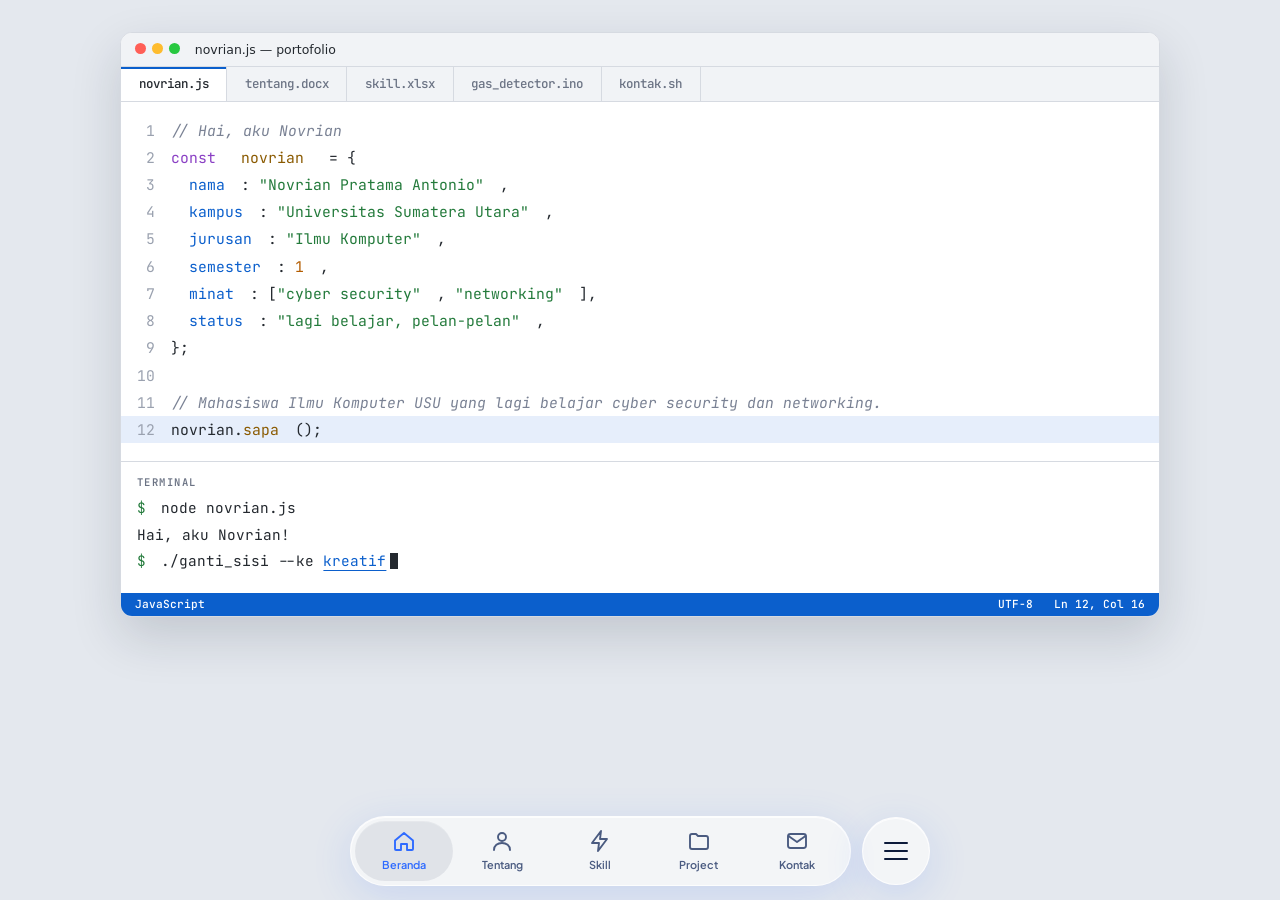
==== commit 7bce94ea: "update tampilan" ====
--- a/index.html
+++ b/index.html
@@ -8,40 +8,23 @@
 <script>(function(){var r=document.documentElement,t;try{t=localStorage.getItem("tema")}catch(e){}if(!t)t=matchMedia("(prefers-color-scheme: dark)").matches?"dark":"light";r.dataset.theme=t;var q;try{q=localStorage.getItem("sisi")}catch(e){}q=q==="kreatif"?"kreatif":"teknis";r.dataset.sisi=q;r.dataset.tone=q;if(!("onpagereveal" in window))r.classList.add("fb");try{if(!sessionStorage.getItem("boot")&&!matchMedia("(prefers-reduced-motion: reduce)").matches){r.classList.add("booting");sessionStorage.setItem("boot","1")}}catch(e){}})()</script>
 <link rel="preconnect" href="https://fonts.googleapis.com">
 <link rel="preconnect" href="https://fonts.gstatic.com" crossorigin>
-<link href="https://fonts.googleapis.com/css2?family=Dancing+Script:wght@700&family=Plus+Jakarta+Sans:wght@400;500;600;700;800&display=swap" rel="stylesheet">
-<link rel="stylesheet" href="style.css">
+<link href="https://fonts.googleapis.com/css2?family=Caveat:wght@500;700&family=Fredoka:wght@400;500;600&family=JetBrains+Mono:wght@400;500;700&family=Dancing+Script:wght@700&family=Plus+Jakarta+Sans:wght@400;500;600;700;800&display=swap" rel="stylesheet">
+<link rel="stylesheet" href="style.css?v=6">
 </head>
 <body>
 <div id="boot"><div class="b-glow"></div><div class="b-hello"><span id="hw"></span></div><div class="b-logo"><div class="b-wrap"><div class="b-name"></div><div class="b-bar"><i></i></div><div class="b-sub">menyiapkan portofolio</div></div></div><button class="b-skip" type="button">Lewati</button></div>
-<div class="orbs" aria-hidden="true"><i></i><i></i><i></i></div>
-<div class="wrap">
-<main class="page">
-<div class="hero-card glass">
-<div class="avatar" role="img" aria-label="Foto Novrian">NA<img src="foto.jpg" alt="Foto Novrian Pratama Antonio" onerror="this.remove()"></div>
-<div>
-<h1>Hai, aku Novrian</h1>
-<p class="tag">Mahasiswa Ilmu Komputer USU yang lagi belajar cyber security dan networking.</p>
-<div class="cta"><a class="btn press" href="project.html">Lihat project</a><a class="btn alt press" href="kontak.html">Hubungi aku</a></div>
-</div>
-</div>
-<div class="sides">
-<a class="sc glass press" href="skill.html" data-sisi="teknis"><span class="ic"><svg viewBox="0 0 24 24" aria-hidden="true"><path d="m5 7 5 5-5 5M12 18h7"/></svg></span><b>Sisi Teknis</b><span class="d">Arduino, C++, Pascal, dan lagi mendalami cyber security serta networking.</span><em class="go">Lihat sisi teknis →</em></a>
-<a class="sc glass press" href="skill.html" data-sisi="kreatif"><span class="ic"><svg viewBox="0 0 24 24" aria-hidden="true"><path d="M12 3l1.8 5.2L19 10l-5.2 1.8L12 17l-1.8-5.2L5 10l5.2-1.8z"/></svg></span><b>Sisi Kreatif</b><span class="d">Fotografi, video, motion graphic, dan musik: dari keyboard sampai produksi di FL Studio.</span><em class="go">Lihat sisi kreatif →</em></a>
-</div>
-</main>
-<footer>© 2026 Novrian Pratama Antonio</footer>
-</div>
+<div class="stage"><main class="page"><div class="skin" data-s="teknis"><div class="t-win"><div class="t-tb"><span class="t-dots"><i></i><i></i><i></i></span><span>novrian.js — portofolio</span></div><div class="t-tabs"><a href="index.html" class="on">novrian.js</a><a href="tentang.html">tentang.docx</a><a href="skill.html">skill.xlsx</a><a href="project.html">gas_detector.ino</a><a href="kontak.html">kontak.sh</a></div><div class="t-code"><div class="ln" style="--i:1"><b>1</b><span><span class="c">// Hai, aku Novrian</span></span></div><div class="ln" style="--i:2"><b>2</b><span><span class="k">const</span> <span class="f">novrian</span> = {</span></div><div class="ln" style="--i:3"><b>3</b><span>  <span class="p">nama</span>: <span class="s">"Novrian Pratama Antonio"</span>,</span></div><div class="ln" style="--i:4"><b>4</b><span>  <span class="p">kampus</span>: <span class="s">"Universitas Sumatera Utara"</span>,</span></div><div class="ln" style="--i:5"><b>5</b><span>  <span class="p">jurusan</span>: <span class="s">"Ilmu Komputer"</span>,</span></div><div class="ln" style="--i:6"><b>6</b><span>  <span class="p">semester</span>: <span class="m">1</span>,</span></div><div class="ln" style="--i:7"><b>7</b><span>  <span class="p">minat</span>: [<span class="s">"cyber security"</span>, <span class="s">"networking"</span>],</span></div><div class="ln" style="--i:8"><b>8</b><span>  <span class="p">status</span>: <span class="s">"lagi belajar, pelan-pelan"</span>,</span></div><div class="ln" style="--i:9"><b>9</b><span>};</span></div><div class="ln" style="--i:10"><b>10</b><span>&nbsp;</span></div><div class="ln" style="--i:11"><b>11</b><span><span class="c">// Mahasiswa Ilmu Komputer USU yang lagi belajar cyber security dan networking.</span></span></div><div class="ln hl" style="--i:12"><b>12</b><span>novrian.<span class="f">sapa</span>();</span></div></div><div class="t-term"><h3>TERMINAL</h3><div><span class="pr">$</span> node novrian.js</div><div>Hai, aku Novrian!</div><div><span class="pr">$</span> ./ganti_sisi --ke <a href="#" data-switch="kreatif">kreatif</a><span class="cur"></span></div></div><div class="t-sb"><span>JavaScript</span><span>UTF-8</span><span>Ln 12, Col 16</span></div></div></div><div class="skin" data-s="kreatif"><div class="k-staff" aria-hidden="true"><span style="left:6%;top:-8px;--c:var(--coral)">♪</span><span style="left:30%;top:10px;--c:var(--teal);animation-delay:-1s">♫</span><span style="left:55%;top:-14px;--c:var(--plum);animation-delay:-2s">♩</span><span style="left:80%;top:16px;--c:var(--sun);animation-delay:-.5s">♬</span></div><div class="k-hero"><div><span class="k-hand">halo halo~</span><h1>Hai, aku <mark>Novrian</mark></h1><p>Di luar kuliah, aku suka motret, ngedit video, bikin motion graphic, dan main musik.</p><a class="k-np" href="https://open.spotify.com/intl-id/track/5D5UsORDCOP9rB9YGX4VJ0" target="_blank" rel="noopener"><span class="k-play"></span><span><small>Karya yang kuproduseri</small><b>Eliura. · DreanGigs</b></span><span class="k-eq" aria-hidden="true"><i></i><i></i><i></i><i></i><i></i></span></a><br><a class="k-link" href="#" data-switch="teknis">mau lihat sisi teknisku? →</a></div><div class="k-stack"><div class="k-vinyl"></div><figure class="k-pol"><div class="k-ph">NA<img src="foto.jpg" alt="Foto Novrian" onerror="this.remove()"></div><figcaption>Novrian</figcaption></figure></div></div></div></main></div>
 <div class="dock">
 <nav class="bar glass" aria-label="Menu utama" data-i="0" style="--i:0"><span class="ind" aria-hidden="true"></span><a href="index.html" class="on" aria-current="page"><svg viewBox="0 0 24 24" aria-hidden="true"><path d="M3 11.5 12 4l9 7.5V20a1 1 0 0 1-1 1h-5v-6H9v6H4a1 1 0 0 1-1-1z"/></svg><span>Beranda</span></a><a href="tentang.html"><svg viewBox="0 0 24 24" aria-hidden="true"><circle cx="12" cy="8" r="4"/><path d="M4 21c0-4.4 3.6-7 8-7s8 2.6 8 7"/></svg><span>Tentang</span></a><a href="skill.html"><svg viewBox="0 0 24 24" aria-hidden="true"><path d="M13 2 4 14h7l-1 8 9-12h-7z"/></svg><span>Skill</span></a><a href="project.html"><svg viewBox="0 0 24 24" aria-hidden="true"><path d="M3 7a2 2 0 0 1 2-2h4l2 2h8a2 2 0 0 1 2 2v9a2 2 0 0 1-2 2H5a2 2 0 0 1-2-2z"/></svg><span>Project</span></a><a href="kontak.html"><svg viewBox="0 0 24 24" aria-hidden="true"><rect x="3" y="5" width="18" height="14" rx="2.5"/><path d="m3.5 7 8.5 6 8.5-6"/></svg><span>Kontak</span></a></nav>
 <button class="mode glass press" id="menubtn" type="button" aria-label="Buka menu" aria-expanded="false" aria-controls="menu"><span class="ham"><i></i><i></i><i></i></span></button>
-<div class="menu glass" id="menu" aria-hidden="true">
+<div class="menu glass" id="menu" aria-hidden="true"><div class="mi">
 <p class="mlabel">Tampilan</p>
-<button class="trow" id="theme" type="button"><span class="ticon"><svg class="sm" viewBox="0 0 24 24" aria-hidden="true"><mask id="mm" maskUnits="userSpaceOnUse" x="0" y="0" width="24" height="24"><rect width="24" height="24" fill="#fff"/><circle class="mc" cx="24" cy="0" r="8" fill="#000"/></mask><g mask="url(#mm)"><circle class="sc" cx="12" cy="12" r="5" fill="currentColor"/></g><g class="rays" stroke="currentColor" stroke-width="2" stroke-linecap="round"><path d="M12 1.5v2M12 20.5v2M4.6 4.6l1.4 1.4M18 18l1.4 1.4M1.5 12h2M20.5 12h2M4.6 19.4 6 18M18 6l1.4-1.4"/></g></svg></span><span id="tlabel">Mode terang</span><span class="tsw" aria-hidden="true"><i></i></span></button>
+<button class="trow" id="theme" type="button"><span class="ticon"><svg class="sm" viewBox="0 0 24 24" aria-hidden="true"><mask id="mm" maskUnits="userSpaceOnUse" x="0" y="0" width="24" height="24"><rect width="24" height="24" fill="#fff"/><circle class="mc" cx="24" cy="0" r="8" fill="#000"/></mask><g mask="url(#mm)"><circle class="sc" cx="12" cy="12" r="5" fill="currentColor"/></g><g class="rays" stroke="currentColor" stroke-width="2" stroke-linecap="round"><path d="M12 1.5v2M12 20.5v2M4.6 4.6l1.4 1.4M18 18l1.4 1.4M1.5 12h2M20.5 12h2M4.6 19.4 6 18M18 6l1.4-1.4"/></g></svg></span><span id="tlabel">Mode gelap</span></button>
 <p class="mlabel">Portofolio</p>
-<div class="seg"><i class="thumb"></i><button type="button" data-sisi="teknis">Teknis</button><button type="button" data-sisi="kreatif">Kreatif</button></div>
-<p class="mnote">Berlaku di halaman Skill dan Project</p>
+<div class="seg"><i class="thumb"></i><button type="button" data-sisi="teknis"><svg viewBox="0 0 24 24" aria-hidden="true"><path d="m5 7 5 5-5 5M12 18h7"/></svg><span>Teknis</span></button><button type="button" data-sisi="kreatif"><svg viewBox="0 0 24 24" aria-hidden="true"><path d="M12 3l1.8 5.2L19 10l-5.2 1.8L12 17l-1.8-5.2L5 10l5.2-1.8z"/></svg><span>Kreatif</span></button></div>
+<p class="mnote">Mengubah tampilan seluruh web</p>
+</div></div>
 </div>
-</div>
-<script src="app.js"></script>
+<script src="app.js?v=6"></script>
 </body>
 </html>
--- a/style.css
+++ b/style.css
@@ -17,12 +17,6 @@
 :focus-visible{outline:3px solid var(--accent);outline-offset:3px;border-radius:14px}
 .wrap{width:min(1040px,100% - 2.5rem);margin-inline:auto}
 
-.orbs{position:fixed;inset:0;z-index:-1;overflow:hidden;pointer-events:none}
-.orbs i{position:absolute;border-radius:50%;filter:blur(80px);opacity:var(--orbo);animation:drift 22s ease-in-out infinite alternate}
-.orbs i:nth-child(1){width:46vmax;height:46vmax;background:var(--orb1);top:-12vmax;left:-10vmax}
-.orbs i:nth-child(2){width:38vmax;height:38vmax;background:var(--orb2);bottom:-12vmax;right:-8vmax;animation-duration:28s}
-.orbs i:nth-child(3){width:26vmax;height:26vmax;background:var(--orb3);top:40%;left:45%;animation-duration:34s;opacity:calc(var(--orbo) * .6)}
-@keyframes drift{to{transform:translate(8vmax,6vmax) scale(1.15)}}
 
 /* kaca + cahaya putih yang mengikuti kursor/sentuhan */
 .glass{position:relative;border-radius:32px;background:var(--glass);border:1px solid var(--glass-b);
@@ -30,8 +24,8 @@
   box-shadow:var(--shadow),inset 0 1px 0 var(--glass-b)}
 .glass>*{position:relative;z-index:1}
 .glass::before,.glass::after{content:"";position:absolute;inset:0;border-radius:inherit;pointer-events:none;opacity:0;transition:opacity .5s ease;z-index:0}
-.glass::before{background:radial-gradient(280px circle at var(--mx,50%) var(--my,50%),rgba(255,255,255,.34),rgba(255,255,255,.08) 45%,transparent 70%)}
-.glass::after{padding:1.5px;background:radial-gradient(200px circle at var(--mx,50%) var(--my,50%),rgba(255,255,255,.95),transparent 65%);
+.glass::before{background:radial-gradient(140px circle at var(--mx,50%) var(--my,50%),rgba(255,255,255,.34),rgba(255,255,255,.08) 45%,transparent 70%)}
+.glass::after{padding:1.5px;background:radial-gradient(100px circle at var(--mx,50%) var(--my,50%),rgba(255,255,255,.95),transparent 65%);
   -webkit-mask:linear-gradient(#000 0 0) content-box,linear-gradient(#000 0 0);-webkit-mask-composite:xor;mask-composite:exclude}
 .glass.lit::before,.glass.lit::after{opacity:1}
 
@@ -56,51 +50,6 @@
 .i-sun{display:none}
 [data-theme="dark"] .i-sun{display:block}[data-theme="dark"] .i-moon{display:none}
 @media(max-width:420px){.bar a{font-size:.62rem}.dock{grid-template-columns:1fr 60px}.mode{width:60px;height:60px}}
-
-.page{padding:clamp(2rem,6vw,4.5rem) 0 2rem;transition:opacity .3s ease,transform .3s ease,filter .3s ease}
-h1{font-size:clamp(2.2rem,6.5vw,4.4rem);line-height:1.05;font-weight:800;letter-spacing:-.03em}
-h1.t{font-size:clamp(1.9rem,5vw,3rem);margin-bottom:1.5rem}
-h2{font-size:1.05rem;font-weight:700;color:var(--muted);margin-bottom:.8rem}
-.tag{margin-top:1rem;font-size:clamp(1rem,2.2vw,1.25rem);color:var(--muted);max-width:34ch}
-.cta{display:flex;flex-wrap:wrap;gap:.7rem;margin-top:1.6rem}
-.btn{display:inline-block;padding:.8rem 1.4rem;border-radius:999px;font-weight:700;font-size:.95rem;background:var(--accent);color:var(--on-accent);box-shadow:0 8px 24px rgba(47,107,255,.35)}
-.btn.alt{background:var(--glass-b);color:var(--text);box-shadow:none;border:1px solid var(--glass-b)}
-
-.hero-card{display:grid;grid-template-columns:auto 1fr;gap:clamp(1.5rem,4vw,3rem);align-items:center;padding:clamp(1.5rem,4vw,3.2rem)}
-.avatar{width:clamp(110px,18vw,190px);aspect-ratio:1;border-radius:36%;position:relative;overflow:hidden;display:grid;place-items:center;
-  background:linear-gradient(135deg,#7ab0ff,var(--accent));font-weight:800;font-size:clamp(2rem,6vw,3.6rem);color:var(--on-accent);box-shadow:0 12px 36px rgba(47,107,255,.35)}
-.avatar img{position:absolute;inset:0;width:100%;height:100%;object-fit:cover}
-@media(max-width:700px){.hero-card{grid-template-columns:1fr}}
-.tiles{display:grid;grid-template-columns:repeat(auto-fit,minmax(210px,1fr));gap:1rem;margin-top:1.2rem}
-.tile{padding:1.4rem 1.5rem;display:block}
-.tile b{display:block;font-size:1.1rem;font-weight:800}
-.tile span{color:var(--muted);font-size:.93rem}
-
-.about{padding:clamp(1.5rem,4vw,2.6rem);font-size:1.08rem;max-width:72ch}
-.about p+p{margin-top:1rem}
-.facts{margin-top:1.2rem;padding:clamp(1.3rem,3vw,2rem);display:grid;grid-template-columns:auto 1fr;gap:.5rem 1.5rem;max-width:72ch}
-.facts dt{color:var(--muted)}.facts dd{font-weight:600}
-
-.group{margin-bottom:1.8rem}
-.chips{display:flex;flex-wrap:wrap;gap:.7rem}
-.chip{display:flex;align-items:center;gap:.7rem;padding:.65rem 1.1rem;border-radius:999px;font-weight:500}
-.lv{display:flex;gap:3px}
-.lv s{width:7px;height:7px;border-radius:50%;background:var(--muted);opacity:.3}
-.lv s.on{background:var(--accent);opacity:1}
-.lbl{font-size:.82rem;color:var(--muted)}
-
-.projects{display:grid;grid-template-columns:repeat(auto-fit,minmax(min(100%,420px),1fr));gap:1.3rem}
-.proj{padding:clamp(1.4rem,3vw,2.2rem);display:flex;flex-direction:column;gap:.9rem}
-.proj h3{font-size:1.35rem;line-height:1.25;font-weight:800}
-.badge{align-self:flex-start;padding:.35rem .9rem;border-radius:999px;font-size:.85rem;font-weight:700;background:var(--accent);color:var(--on-accent)}
-.proj dl{display:grid;grid-template-columns:auto 1fr;gap:.45rem 1rem;font-size:.97rem}
-.proj dt{color:var(--muted)}.proj dd{font-weight:500}
-.proj .btn{align-self:flex-start;margin-top:auto}
-
-.contacts{display:grid;grid-template-columns:repeat(auto-fit,minmax(min(100%,300px),1fr));gap:1.3rem}
-.cc{padding:clamp(1.5rem,3vw,2.2rem);display:flex;flex-direction:column;gap:.5rem;align-items:flex-start}
-.cc h3{font-size:1.4rem;font-weight:800}.cc p{color:var(--muted);margin-bottom:.7rem}
-footer{padding:2rem 0 3rem;text-align:center;color:var(--muted);font-size:.9rem}
 
 /* transisi antar halaman (browser baru: View Transitions) */
 @view-transition{navigation:auto}
@@ -126,7 +75,6 @@
   *,::before,::after{animation:none!important;transition:none!important}
   ::view-transition-group(*),::view-transition-old(*),::view-transition-new(*){animation:none!important}}
 
-footer{padding-bottom:calc(8.5rem + env(safe-area-inset-bottom,0px))}
 body.reveal .page{animation:in .9s cubic-bezier(.22,1,.36,1) both}
 body.reveal .dock{animation:dockin .9s cubic-bezier(.22,1,.36,1) .15s both}
 @keyframes dockin{from{opacity:0;translate:-50% 40px}}
@@ -175,15 +123,24 @@
 .mode.open .ham i:nth-child(1){top:8px;transform:rotate(45deg)}
 .mode.open .ham i:nth-child(2){opacity:0;transform:scaleX(.2)}
 .mode.open .ham i:nth-child(3){top:8px;transform:rotate(-45deg)}
-.dock>.menu{position:absolute;right:0;bottom:calc(100% + 12px);width:min(310px,100%);padding:1rem;border-radius:28px;display:grid;gap:.55rem;--ind:rgba(12,26,58,.08);
-  opacity:0;visibility:hidden;transform:translateY(14px) scale(.86);transform-origin:bottom right;filter:blur(8px);
-  transition:opacity .3s,transform .55s cubic-bezier(.34,1.45,.5,1),filter .35s,visibility 0s .55s}
+.dock{--bs:68px}
+.dock>.menu{position:absolute;z-index:2;right:0;bottom:calc((68px - var(--bs)) / 2);width:var(--bs);height:var(--bs);border-radius:50%;overflow:hidden;--ind:rgba(12,26,58,.08);
+  opacity:0;visibility:hidden;transition:width .6s cubic-bezier(.25,1.1,.4,1),height .6s cubic-bezier(.25,1.1,.4,1),border-radius .6s cubic-bezier(.25,1.1,.4,1),bottom .6s cubic-bezier(.25,1.1,.4,1),opacity .2s .4s,visibility 0s .6s}
 [data-theme="dark"] .dock>.menu{--ind:rgba(255,255,255,.1)}
-.dock>.menu.open{opacity:1;visibility:visible;transform:none;filter:none;transition-delay:0s}
+.dock>.menu.open{opacity:1;visibility:visible;width:min(280px,calc(100vw - 1.6rem));height:var(--mh,260px);bottom:80px;border-radius:30px;
+  transition:width .6s cubic-bezier(.25,1.1,.4,1),height .6s cubic-bezier(.25,1.1,.4,1),border-radius .6s cubic-bezier(.25,1.1,.4,1),bottom .6s cubic-bezier(.25,1.1,.4,1),opacity 0s,visibility 0s}
+.menu>.mi{position:absolute;right:0;bottom:0;width:min(280px,calc(100vw - 1.6rem));display:grid;gap:.5rem;padding:.9rem .85rem .8rem}
+.mi>*{opacity:0;transform:translateY(10px);transition:opacity .18s,transform .18s}
+.menu.open .mi>*{opacity:1;transform:none;transition:opacity .4s ease,transform .6s cubic-bezier(.22,1,.36,1)}
+.menu.open .mi>:nth-child(1){transition-delay:.18s}.menu.open .mi>:nth-child(2){transition-delay:.24s}
+.menu.open .mi>:nth-child(3){transition-delay:.3s}.menu.open .mi>:nth-child(4){transition-delay:.36s}.menu.open .mi>:nth-child(5){transition-delay:.42s}
+.mode{z-index:3;transition:transform .5s cubic-bezier(.34,1.7,.5,1),opacity .2s .35s}
+.mode.open{opacity:0;pointer-events:none;transition:transform .5s cubic-bezier(.34,1.7,.5,1),opacity 0s}
+@media(max-width:420px){.dock{--bs:60px}}
 .mlabel{font-size:.78rem;font-weight:700;color:var(--muted);margin:.3rem 0 0 .5rem}
-.mnote{font-size:.74rem;color:var(--muted);margin:.2rem 0 0 .5rem}
-.trow{display:flex;align-items:center;gap:.8rem;width:100%;border:0;background:var(--ind);color:var(--text);font:600 .95rem "Plus Jakarta Sans",system-ui,sans-serif;padding:.6rem .8rem;border-radius:20px;cursor:pointer}
-.ticon{width:36px;height:36px;display:grid;place-items:center;border-radius:12px;background:var(--accent);color:var(--on-accent)}
+.mnote{font-size:.72rem;line-height:1.35;color:var(--muted);margin:.1rem 0 .2rem .5rem}
+.trow{display:flex;align-items:center;gap:.8rem;width:100%;border:0;background:var(--ind);color:var(--text);font:600 .95rem "Plus Jakarta Sans",system-ui,sans-serif;padding:.5rem .7rem;border-radius:20px;cursor:pointer}
+.ticon{width:32px;height:32px;display:grid;place-items:center;border-radius:12px;background:var(--accent);color:var(--on-accent)}
 .sm{width:22px;height:22px;overflow:visible;transition:transform .9s cubic-bezier(.34,1.45,.5,1)}
 .sm .sc{transform-origin:12px 12px;transition:transform .7s cubic-bezier(.34,1.3,.5,1)}
 .sm .mc{transition:transform .7s cubic-bezier(.34,1.3,.5,1)}
@@ -192,34 +149,14 @@
 [data-theme="dark"] .sm .sc{transform:scale(1.75)}
 [data-theme="dark"] .sm .mc{transform:translate(-7px,7px)}
 [data-theme="dark"] .sm .rays{transform:rotate(-80deg) scale(.4);opacity:0}
-.tsw{margin-left:auto;width:46px;height:28px;border-radius:99px;background:rgba(127,127,127,.38);position:relative;transition:background .4s}
-.tsw i{position:absolute;top:3px;left:3px;width:22px;height:22px;border-radius:50%;background:#fff;box-shadow:0 2px 6px rgba(0,0,0,.25);transition:translate .55s cubic-bezier(.34,1.5,.5,1)}
-[data-theme="dark"] .tsw{background:var(--accent)}[data-theme="dark"] .tsw i{translate:18px 0}
 .seg{position:relative;display:grid;grid-template-columns:1fr 1fr;padding:4px;border-radius:999px;background:var(--ind)}
-.seg button{position:relative;z-index:1;border:0;background:none;font:700 .9rem "Plus Jakarta Sans",system-ui,sans-serif;color:var(--muted);padding:.6rem 0;border-radius:999px;cursor:pointer;transition:color .35s}
+.seg button{position:relative;z-index:1;display:flex;flex-direction:column;align-items:center;justify-content:center;gap:2px;height:46px;border:0;background:none;font:600 .66rem "Plus Jakarta Sans",system-ui,sans-serif;color:var(--muted);border-radius:999px;cursor:pointer;transition:color .35s}
+.seg button svg{width:20px;height:20px;fill:none;stroke:currentColor;stroke-width:1.9;stroke-linecap:round;stroke-linejoin:round;transition:transform .4s cubic-bezier(.34,1.7,.5,1)}
+.seg button:active svg{transform:scale(.82)}
 .seg button.on{color:#fff}
 .thumb{position:absolute;z-index:0;top:4px;bottom:4px;left:4px;width:calc(50% - 4px);border-radius:999px;background:linear-gradient(135deg,#3b82ff,#5ac8fa);translate:0 0;transition:translate .6s cubic-bezier(.3,1.35,.5,1)}
 .thumb::after{content:"";position:absolute;inset:0;border-radius:inherit;background:linear-gradient(135deg,#a56bff,#ff6ca8);opacity:0;transition:opacity .5s}
 [data-tone="kreatif"] .thumb{translate:100% 0}[data-tone="kreatif"] .thumb::after{opacity:1}
-
-/* dua sisi: teknis dan kreatif */
-.side{display:none}
-[data-sisi="teknis"] .side[data-s="teknis"],[data-sisi="kreatif"] .side[data-s="kreatif"]{display:block}
-.sh{margin-bottom:1.5rem}
-.sbadge{display:inline-block;font-size:clamp(1.7rem,4.5vw,2.6rem);font-weight:800;letter-spacing:-.02em;line-height:1.15;padding-bottom:.1em;
-  background-image:linear-gradient(90deg,#3b82ff,#5ac8fa);-webkit-background-clip:text;background-clip:text;color:transparent}
-.side[data-s="kreatif"] .sbadge{background-image:linear-gradient(90deg,#a56bff,#ff6ca8)}
-.sh p{color:var(--muted);margin-top:.3rem;max-width:52ch}
-.side .projects{grid-template-columns:minmax(0,680px)}
-.sides{display:grid;grid-template-columns:repeat(auto-fit,minmax(min(100%,300px),1fr));gap:1.2rem;margin-top:1.2rem}
-.sc{display:flex;flex-direction:column;gap:.6rem;padding:clamp(1.5rem,3vw,2.2rem);min-height:240px}
-.sc .ic{width:54px;height:54px;border-radius:18px;display:grid;place-items:center;color:#fff;background:linear-gradient(135deg,#5ac8fa,#2f6bff);box-shadow:0 8px 22px rgba(47,107,255,.35)}
-.sc[data-sisi="kreatif"] .ic{background:linear-gradient(135deg,#a56bff,#ff6ca8);box-shadow:0 8px 22px rgba(190,90,220,.35)}
-.sc .ic svg{width:26px;height:26px;fill:none;stroke:currentColor;stroke-width:1.9;stroke-linecap:round;stroke-linejoin:round}
-.sc b{font-size:1.5rem;font-weight:800;letter-spacing:-.01em;margin-top:.4rem}
-.sc .d{color:var(--muted)}
-.sc .go{margin-top:auto;padding-top:.6rem;font-weight:700;font-style:normal;color:var(--accent)}
-.sc[data-sisi="kreatif"] .go{color:#c56bf0}
 
 /* warna cahaya latar ikut sisi yang dipilih */
 @property --orb1{syntax:"<color>";inherits:true;initial-value:#6ea2ff}
@@ -228,3 +165,179 @@
 :root{transition:--orb1 1.2s ease,--orb2 1.2s ease,--orb3 1.2s ease}
 :root[data-tone="kreatif"]{--orb1:#c58cff;--orb2:#ff9ed2;--orb3:#ffb48a}
 :root[data-theme="dark"][data-tone="kreatif"]{--orb1:#5b1fa8;--orb2:#8a1f6a;--orb3:#a23d2a}
+
+/* ===== kerangka dua sisi ===== */
+:root{--mono:"JetBrains Mono",ui-monospace,Menlo,Consolas,monospace;--ui:system-ui,-apple-system,"Segoe UI",Roboto,sans-serif;
+  --hand:"Caveat","Segoe Script","Bradley Hand",cursive;--round:"Fredoka","Trebuchet MS","Segoe UI",system-ui,sans-serif}
+.page{transition:opacity .3s ease,transform .3s ease,filter .3s ease}
+.stage{width:min(1040px,100% - 1.6rem);margin:0 auto;padding:clamp(1rem,3vw,2rem) 0 calc(9.5rem + env(safe-area-inset-bottom,0px))}
+.skin{display:none}
+html[data-sisi="teknis"] .skin[data-s="teknis"],html[data-sisi="kreatif"] .skin[data-s="kreatif"]{display:block}
+html[data-sisi="teknis"]{--bgx:#e4e8ee;--win:#fff;--bar:#f1f3f6;--ed:#fff;--ln:#d6dae1;--xg:#d9dce2;--tx:#24292f;--mu:#6b7384;--gut:#9aa1af;--sel:#e6eefb;--kw:#8a3fc4;--st:#237a3b;--nu:#b35c00;--cm:#7a8294;--ky:#0b5fcc;--fn:#8a5a00}
+html[data-sisi="teknis"][data-theme="dark"]{--bgx:#0f1115;--win:#1b1d23;--bar:#23262e;--ed:#1b1d23;--ln:#2e323c;--xg:#2f333c;--tx:#d7dbe3;--mu:#8a92a3;--gut:#5c6475;--sel:#262d3d;--kw:#c678dd;--st:#98c379;--nu:#d19a66;--cm:#6b7385;--ky:#61afef;--fn:#e5c07b}
+html[data-sisi="kreatif"]{--bgx:#fbf0da;--ink:#2a2018;--paper:#fffaf0;--bd:#2a2018;--sh:#2a2018;--kl:rgba(42,32,24,.3);--coral:#ff6a4d;--sun:#ffc43d;--teal:#17a398;--plum:#7a56c0}
+html[data-sisi="kreatif"][data-theme="dark"]{--bgx:#1c1410;--ink:#f6e8d0;--paper:#2a1f19;--bd:#f6e8d0;--sh:#000;--kl:rgba(246,232,208,.28);--coral:#ff7d63;--sun:#ffc94f;--teal:#2bb8ac;--plum:#a98be8}
+html[data-sisi] body{background:var(--bgx)}
+html[data-sisi="teknis"] body{color:var(--tx)}
+html[data-sisi="kreatif"] body{color:var(--ink);font-family:var(--round);font-size:1.05rem}
+@keyframes spin{to{transform:rotate(360deg)}}
+@keyframes blink{50%{opacity:0}}
+html.swapside::view-transition-old(root){animation:sink 1s cubic-bezier(.4,0,.2,1) both}
+html.swapside::view-transition-new(root){animation:reveal 1.1s cubic-bezier(.65,0,.2,1) both}
+@keyframes sink{to{transform:scale(.94);filter:blur(8px);opacity:.55}}
+
+/* ===== sisi teknis: jendela aplikasi ===== */
+.t-win{background:var(--win);border:1px solid var(--ln);border-radius:12px;overflow:hidden;box-shadow:0 20px 50px rgba(20,30,50,.16);color:var(--tx)}
+[data-theme="dark"] .t-win{box-shadow:0 20px 50px rgba(0,0,0,.5)}
+.t-tb{display:flex;align-items:center;gap:.9rem;padding:.55rem .9rem;background:var(--bar);border-bottom:1px solid var(--ln);font:500 .78rem var(--ui)}
+.t-win.w .t-tb{background:#2b579a;color:#fff;border-color:#2b579a}
+.t-win.x .t-tb{background:#217346;color:#fff;border-color:#217346}
+.t-win.a .t-tb{background:#00878d;color:#fff;border-color:#00878d}
+.t-dots i{display:inline-block;width:11px;height:11px;border-radius:50%;margin-right:6px;background:#ff5f57}
+.t-dots i:nth-child(2){background:#febc2e}.t-dots i:nth-child(3){background:#28c840;margin:0}
+.t-ctl{margin-left:auto;display:flex;gap:1.1rem;opacity:.9}
+.t-tabs{display:flex;overflow-x:auto;scrollbar-width:none;background:var(--bar);border-bottom:1px solid var(--ln)}
+.t-tabs::-webkit-scrollbar{display:none}
+.t-tabs a{padding:.55rem 1.1rem;font:500 .78rem var(--mono);color:var(--mu);border-right:1px solid var(--ln);white-space:nowrap;transition:color .2s,background .2s}
+.t-tabs a:hover{color:var(--tx)}
+.t-tabs a.on{background:var(--ed);color:var(--tx);box-shadow:inset 0 2px 0 var(--ky)}
+.t-code{padding:.9rem 0 1.1rem;background:var(--ed);font:400 clamp(.72rem,1.9vw,.92rem)/1.85 var(--mono);overflow-x:auto}
+.ln{display:grid;grid-template-columns:3.1rem 1fr;animation:lnin .4s ease backwards;animation-delay:calc(.25s + var(--i) * .11s)}
+.ln b{font-weight:400;color:var(--gut);text-align:right;padding-right:1rem;user-select:none}
+.ln span{white-space:pre-wrap;word-break:break-word;padding-right:1rem}
+.ln.hl{background:var(--sel)}
+@keyframes lnin{from{opacity:0;transform:translateX(-10px)}}
+.t-win .k{color:var(--kw)}.t-win .s{color:var(--st)}.t-win .m{color:var(--nu)}.t-win .c{color:var(--cm);font-style:italic}.t-win .p{color:var(--ky)}.t-win .f{color:var(--fn)}
+.t-term{background:var(--ed);border-top:1px solid var(--ln);padding:.8rem 1rem 1.1rem;font:400 clamp(.78rem,2vw,.9rem)/1.85 var(--mono)}
+.t-term.big{border:0;padding:1.4rem 1.2rem 1.8rem;font-size:clamp(.82rem,2.2vw,1rem)}
+.t-term h3{font:600 .66rem var(--mono);letter-spacing:.14em;color:var(--mu);margin:0 0 .4rem}
+.t-term .pr{color:var(--st);margin-right:.4rem}
+.t-term .row{display:flex;gap:1.2rem;flex-wrap:wrap}.t-term .mu{color:var(--mu);min-width:5.5rem}
+.t-term a{color:var(--ky);text-decoration:underline;text-underline-offset:4px;text-decoration-thickness:1px}
+.t-term a:hover{background:var(--sel)}
+.cur{display:inline-block;width:.6em;height:1.1em;background:var(--tx);vertical-align:-.2em;margin-left:.2rem;animation:blink 1s steps(1) infinite}
+.t-sb{display:flex;gap:1.3rem;padding:.3rem .9rem;background:#0b5fcc;color:#fff;font:500 .7rem var(--mono)}
+.t-sb span:first-child{margin-right:auto}
+.t-sb.w{background:#2b579a;font-family:var(--ui)}.t-sb.a{background:#00878d}
+/* Word */
+.w-rib,.w-fmt{display:flex;align-items:center;gap:1.1rem;padding:.35rem .9rem;background:#f3f3f3;border-bottom:1px solid #d9d9d9;font:.78rem var(--ui);color:#444;overflow-x:auto;white-space:nowrap}
+.w-rib .on{color:#2b579a;font-weight:600;box-shadow:0 2px 0 #2b579a}
+.w-fmt{gap:.7rem;background:#fafafa}.w-fmt span{border:1px solid #cfcfcf;background:#fff;padding:.1rem .7rem}
+[data-theme="dark"] .w-rib,[data-theme="dark"] .w-fmt{background:#2d2f36;border-color:#3a3d46;color:#c9ccd6}
+[data-theme="dark"] .w-rib .on{color:#8ab4f8;box-shadow:0 2px 0 #8ab4f8}
+[data-theme="dark"] .w-fmt span{background:#23252b;border-color:#3a3d46}
+.w-desk{background:#cfd3da;padding:clamp(.8rem,3vw,1.8rem)}
+[data-theme="dark"] .w-desk{background:#25272c}
+.w-paper{background:#fff;color:#1f2430;max-width:740px;min-height:420px;margin:0 auto;padding:clamp(1.3rem,5vw,3.4rem);font:400 1.04rem/1.65 Calibri,Carlito,"Segoe UI",system-ui,sans-serif;box-shadow:0 2px 12px rgba(0,0,0,.25)}
+[data-theme="dark"] .w-paper{background:#2a2d35;color:#e4e7ee}
+.w-paper h1{font:300 2.1rem/1.2 "Calibri Light",Calibri,Carlito,"Segoe UI",sans-serif;color:#2f5496;margin:0 0 1rem}
+.w-paper h2{font:600 1.15rem Calibri,Carlito,"Segoe UI",sans-serif;color:#2f5496;margin:1.6rem 0 .6rem}
+[data-theme="dark"] .w-paper h1,[data-theme="dark"] .w-paper h2{color:#8ab4f8}
+.w-paper p{text-align:justify;margin:0 0 .9rem}
+.w-pic{float:right;width:96px;aspect-ratio:1;object-fit:cover;margin:0 0 .6rem 1rem;border:1px solid #b9c0cf}
+.cur.wc{width:2px;height:1.15em;background:currentColor;vertical-align:-.2em}
+.w-paper table{border-collapse:collapse;width:100%;font-size:.97rem;clear:both}
+.w-paper td{border:1px solid #b9c0cf;padding:.45rem .7rem}
+.w-paper td:first-child{background:#eef1f7;font-weight:600;width:34%}
+[data-theme="dark"] .w-paper td{border-color:#454a58}[data-theme="dark"] .w-paper td:first-child{background:#323642}
+/* Excel */
+.x-fx{display:flex;align-items:stretch;border-bottom:1px solid var(--ln);background:var(--bar);font:500 .8rem var(--mono)}
+.x-fx b{padding:.35rem .8rem;border-right:1px solid var(--ln);min-width:4.2rem;text-align:center;font-weight:500}
+.x-fx i{padding:.35rem .7rem;color:#217346;font-weight:700}.x-fx span{padding:.35rem .4rem}
+.x-sc{overflow-x:auto;background:var(--ed)}
+.x-g{display:grid;grid-template-columns:2.4rem minmax(150px,1.5fr) minmax(150px,1.3fr) minmax(90px,.8fr) minmax(150px,1.2fr);min-width:580px;font:400 .88rem Calibri,Carlito,"Segoe UI",system-ui,sans-serif}
+.x-g>div{border-right:1px solid var(--xg);border-bottom:1px solid var(--xg);padding:.32rem .65rem;min-height:2.1rem;display:flex;align-items:center}
+.x-g .h{background:var(--bar);color:var(--mu);justify-content:center;font-weight:600;font-size:.74rem;padding:.2rem}
+.x-g .th{background:#e2efda;font-weight:700;color:#1d3b22}
+[data-theme="dark"] .x-g .th{background:#1f3a2b;color:#cfe9d6}
+.x-g .sel{outline:2px solid #217346;outline-offset:-2px}
+.xb{position:relative;overflow:hidden}
+.xb i{position:absolute;left:3px;top:4px;bottom:4px;width:calc(var(--w) - 6px);background:#63be7b;opacity:.85;transform-origin:left;animation:xgrow .9s cubic-bezier(.22,1,.36,1) backwards;animation-delay:calc(.25s + var(--i) * .1s)}
+@keyframes xgrow{from{transform:scaleX(0)}}
+.x-tabs{display:flex;background:var(--bar);border-top:1px solid var(--ln);font:.78rem var(--ui)}
+.x-tabs>*{padding:.5rem 1.3rem;border-right:1px solid var(--ln);color:var(--mu)}
+.x-tabs .on{background:var(--ed);color:#217346;font-weight:700;box-shadow:inset 0 -3px 0 #217346}
+.x-tabs a:hover{color:var(--tx)}
+/* Arduino */
+.a-info{border-top:1px solid var(--ln);background:var(--ed);padding:.8rem 1rem 1.1rem;font:.84rem/1.75 var(--mono)}
+.a-info h3{font:600 .66rem var(--mono);letter-spacing:.14em;color:var(--mu);margin:0 0 .5rem}
+.a-info dl{display:grid;grid-template-columns:auto 1fr;gap:.2rem 1.4rem;margin:0}
+.a-info dt{color:var(--ky)}.a-info dd{margin:0}.a-info dd.hi{color:var(--fn)}
+
+/* ===== sisi kreatif: santai dan penuh musik ===== */
+.k-staff{position:relative;height:50px;margin:.4rem 0 1.6rem;background:repeating-linear-gradient(to bottom,var(--kl) 0 2px,transparent 2px 12px)}
+.k-staff span{position:absolute;font:700 2.2rem/1 var(--round);color:var(--c);animation:bob 3s ease-in-out infinite alternate}
+@keyframes bob{to{transform:translateY(-9px) rotate(7deg)}}
+.k-hand{display:inline-block;font:700 1.9rem var(--hand);color:var(--coral);transform:rotate(-3deg)}
+.k-hand.big{font-size:2.2rem;margin:1.4rem 0 .2rem}
+.k-hero{display:grid;grid-template-columns:1.1fr .9fr;gap:2rem;align-items:center}
+.k-hero h1{font:600 clamp(2.6rem,8vw,5rem)/1 var(--round);margin:.2rem 0 1rem}
+.k-hero p{max-width:30ch;font-size:1.15rem;margin:0}
+mark{background:linear-gradient(transparent 58%,var(--sun) 58% 92%,transparent 92%);color:inherit;padding:0 .1em}
+.k-h{font:600 clamp(2.1rem,6vw,3.3rem)/1.05 var(--round);margin:0 0 1.4rem;text-decoration:underline wavy var(--coral) 3px;text-underline-offset:10px;width:fit-content}
+.k-link{display:inline-block;margin-top:1.2rem;font:700 1.5rem var(--hand);color:var(--plum);border-bottom:2px dashed currentColor;transform:rotate(-1.5deg);cursor:pointer}
+.k-np{display:flex;align-items:center;gap:.8rem;margin:1.5rem 0 .4rem;width:fit-content;max-width:100%;background:var(--paper);color:var(--ink);border:2px solid var(--bd);box-shadow:4px 4px 0 var(--sh);border-radius:999px;padding:.45rem 1.2rem .45rem .45rem;transition:transform .35s cubic-bezier(.34,1.6,.5,1)}
+.k-np:hover{transform:translateY(-3px) rotate(-1deg)}.k-np:active{transform:scale(.97)}
+.k-np small{display:block;font-size:.72rem;opacity:.7;line-height:1.2}.k-np b{font-weight:600;line-height:1.2}
+.k-play{width:44px;height:44px;border-radius:50%;background:var(--coral);border:2px solid var(--bd);position:relative;flex:none}
+.k-play::after{content:"";position:absolute;left:54%;top:50%;transform:translate(-50%,-50%);border:solid transparent;border-width:8px 0 8px 13px;border-left-color:#2a2018}
+.k-eq{display:inline-flex;gap:3px;align-items:flex-end;height:22px}
+.k-eq i{width:4px;height:40%;background:var(--coral);border-radius:2px;animation:eq .9s ease-in-out infinite alternate}
+.k-eq i:nth-child(2){animation-duration:.7s;animation-delay:-.3s}.k-eq i:nth-child(3){animation-duration:1.1s;animation-delay:-.6s}
+.k-eq i:nth-child(4){animation-duration:.8s;animation-delay:-.1s}.k-eq i:nth-child(5){animation-duration:1s;animation-delay:-.5s}
+@keyframes eq{from{height:15%}to{height:100%}}
+.k-vinyl{width:var(--d,240px);aspect-ratio:1;border-radius:50%;position:relative;border:2px solid #000;animation:spin 6s linear infinite;
+  background:conic-gradient(from 25deg,transparent 0 35deg,rgba(255,255,255,.14) 55deg,transparent 80deg 205deg,rgba(255,255,255,.1) 230deg,transparent 255deg),repeating-radial-gradient(circle,#15100c 0 2px,#261c15 2px 4px)}
+.k-vinyl::before{content:"";position:absolute;inset:34%;border-radius:50%;background:var(--coral);border:2px solid #000}
+.k-vinyl::after{content:"";position:absolute;left:50%;top:50%;width:6%;aspect-ratio:1;border-radius:50%;background:var(--bgx);border:2px solid #000;transform:translate(-50%,-50%)}
+.k-stack{position:relative;min-height:340px;display:grid;place-items:center}
+.k-stack .k-vinyl{--d:250px;position:absolute;right:-3%;top:8%}
+.k-pol{position:relative;z-index:2;margin:0;width:min(250px,62vw);background:#fff;padding:12px 12px 14px;border:2px solid var(--bd);box-shadow:6px 6px 0 var(--sh);transform:rotate(-4deg)}
+.k-pol::before{content:"";position:absolute;top:-14px;left:50%;width:90px;height:26px;transform:translateX(-50%) rotate(3deg);background:rgba(255,196,61,.8);border:1px dashed rgba(0,0,0,.25)}
+.k-ph{position:relative;aspect-ratio:1;background:var(--sun);display:grid;place-items:center;font:600 3.4rem var(--round);color:#2a2018;overflow:hidden}
+.k-ph img{position:absolute;inset:0;width:100%;height:100%;object-fit:cover}
+.k-pol figcaption{font:700 1.8rem var(--hand);color:#2a2018;text-align:center;padding-top:.3rem}
+@media(max-width:760px){.k-hero{grid-template-columns:1fr}.k-stack{min-height:300px}.k-stack .k-vinyl{--d:190px;right:4%}}
+.k-note{position:relative;max-width:720px;background-color:var(--paper);border:2px solid var(--bd);box-shadow:6px 6px 0 var(--sh);border-radius:6px;padding:32px 1.4rem 32px 4.2rem;
+  background-image:repeating-linear-gradient(to bottom,transparent 0 31px,rgba(23,163,152,.4) 31px 32px);font:500 1.6rem/32px var(--hand)}
+.k-note::before{content:"";position:absolute;left:3.3rem;top:0;bottom:0;width:2px;background:var(--coral);opacity:.7}
+.k-note::after{content:"";position:absolute;left:.9rem;top:16px;bottom:16px;width:18px;background:radial-gradient(circle,var(--bgx) 0 6px,var(--bd) 6px 8px,transparent 8px) 0 0/18px 64px repeat-y}
+.k-note p{margin:0}
+.k-stk{display:flex;flex-wrap:wrap;gap:.9rem;margin-top:1.8rem}
+.k-stk span{padding:.35rem .95rem;border:2px solid var(--bd);border-radius:10px;background:var(--c);color:#2a2018;font:600 .95rem var(--round);box-shadow:3px 3px 0 var(--sh);transform:rotate(var(--r))}
+.k-mix{background:#2a2018;border:3px solid #000;border-radius:18px;padding:1.1rem 1rem 1.3rem;box-shadow:6px 6px 0 var(--sh);margin-bottom:1.6rem}
+.k-mix h2{font:600 1.15rem var(--round);color:#f6e8d0;margin:0 0 .9rem}
+.k-chs{display:grid;grid-template-columns:repeat(auto-fit,minmax(78px,1fr));gap:.6rem}
+.k-ch{display:flex;flex-direction:column;align-items:center;gap:.55rem;padding:.8rem .3rem;background:#3a2d23;border:1px solid #000;border-radius:10px}
+.k-knob{width:26px;height:26px;border-radius:50%;background:#e9dcc3;border:2px solid #000;position:relative}
+.k-knob::after{content:"";position:absolute;left:50%;top:2px;width:2px;height:8px;background:#000;transform:translateX(-50%) rotate(var(--r));transform-origin:50% 9px}
+.k-slot{position:relative;width:8px;height:170px;border-radius:4px;background:#0f0a07}
+.k-slot::before{content:"";position:absolute;inset:0 -10px;background:repeating-linear-gradient(to bottom,#6b5a4a 0 1px,transparent 1px 17px)}
+.k-cap{position:absolute;left:50%;bottom:calc((100% - 20px) * var(--lvn));width:36px;height:20px;margin-left:-18px;border-radius:4px;background:var(--c);border:2px solid #000;box-shadow:0 3px 0 #000;animation:rise 1s cubic-bezier(.34,1.4,.5,1) backwards;animation-delay:calc(.2s + var(--i) * .08s)}
+@keyframes rise{from{bottom:0}}
+.k-nm{font:500 .72rem/1.25 var(--round);color:#f6e8d0;text-align:center;min-height:2.6em}
+.k-lv{font:700 .72rem var(--round);color:var(--c)}
+.k-pj{display:grid;grid-template-columns:auto 1fr;gap:2.4rem;align-items:center}
+.k-rec{--sz:min(300px,60vw);position:relative;width:var(--sz);margin-right:calc(var(--sz) * .45)}
+.k-rec .k-vinyl{--d:calc(var(--sz) * .92);position:absolute;left:calc(var(--sz) * .52);top:4%}
+.k-sleeve{position:relative;z-index:2;width:var(--sz);aspect-ratio:1;background:var(--teal);border:3px solid var(--bd);box-shadow:8px 8px 0 var(--sh);overflow:hidden;transition:transform .5s cubic-bezier(.34,1.4,.5,1)}
+.k-sleeve::before{content:"";position:absolute;width:62%;aspect-ratio:1;border-radius:50%;background:var(--sun);border:3px solid var(--bd);right:-8%;top:8%}
+.k-sleeve::after{content:"";position:absolute;left:0;right:0;bottom:0;height:34%;background:repeating-linear-gradient(to bottom,var(--coral) 0 8px,transparent 8px 16px)}
+.k-sleeve:hover{transform:translateX(-10px) rotate(-2deg)}
+.k-tt{position:absolute;left:.9rem;bottom:.8rem;z-index:1;font:600 2rem/1 var(--round);color:#2a2018;background:#fffaf0;border:2px solid #2a2018;padding:.1rem .6rem}
+.k-sleeve img{position:absolute;inset:0;z-index:3;width:100%;height:100%;object-fit:cover}
+.k-info h2{font:600 clamp(2.4rem,7vw,3.8rem)/1 var(--round);margin:0}
+.k-info dl{margin:1.2rem 0 .8rem;display:grid;gap:.5rem}
+.k-info dl>div{display:flex;align-items:baseline;gap:.8rem;border-bottom:2px dotted var(--kl);padding-bottom:.35rem}
+.k-info dt{font:700 1.45rem var(--hand);color:var(--coral);min-width:6.5rem}.k-info dd{margin:0;font-weight:500}
+@media(max-width:760px){.k-pj{grid-template-columns:1fr}}
+.k-cs{display:grid;grid-template-columns:repeat(auto-fit,minmax(min(100%,300px),1fr));gap:1.8rem;padding:.6rem}
+.k-cas{display:block;position:relative;aspect-ratio:1.58;background:var(--c);color:#2a2018;border:3px solid var(--bd);border-radius:16px;box-shadow:6px 6px 0 var(--sh);padding:1rem;transform:rotate(-1.5deg);transition:transform .4s cubic-bezier(.34,1.6,.5,1)}
+.k-cas:nth-child(2){transform:rotate(1.5deg)}
+.k-cas:hover{transform:rotate(0) translateY(-6px)}.k-cas:active{transform:scale(.97)}
+.k-lab{background:#fffaf0;border:2px solid #2a2018;border-radius:6px;padding:.5rem .8rem;height:44%}
+.k-lab b{display:block;font:700 1.9rem/1 var(--hand)}.k-lab span{font:500 .85rem var(--round)}
+.k-reels{position:absolute;left:16%;right:16%;bottom:10%;height:30%;background:#2a2018;border-radius:999px;display:flex;justify-content:space-between;align-items:center;padding:0 9%}
+.k-reel{height:72%;aspect-ratio:1;border-radius:50%;background:#fffaf0;border:2px solid #000;position:relative}
+.k-reel::after{content:"";position:absolute;inset:18%;border-radius:50%;border:3px dotted #2a2018;animation:spin 3s linear infinite;animation-play-state:paused}
+.k-cas:hover .k-reel::after{animation-play-state:running}
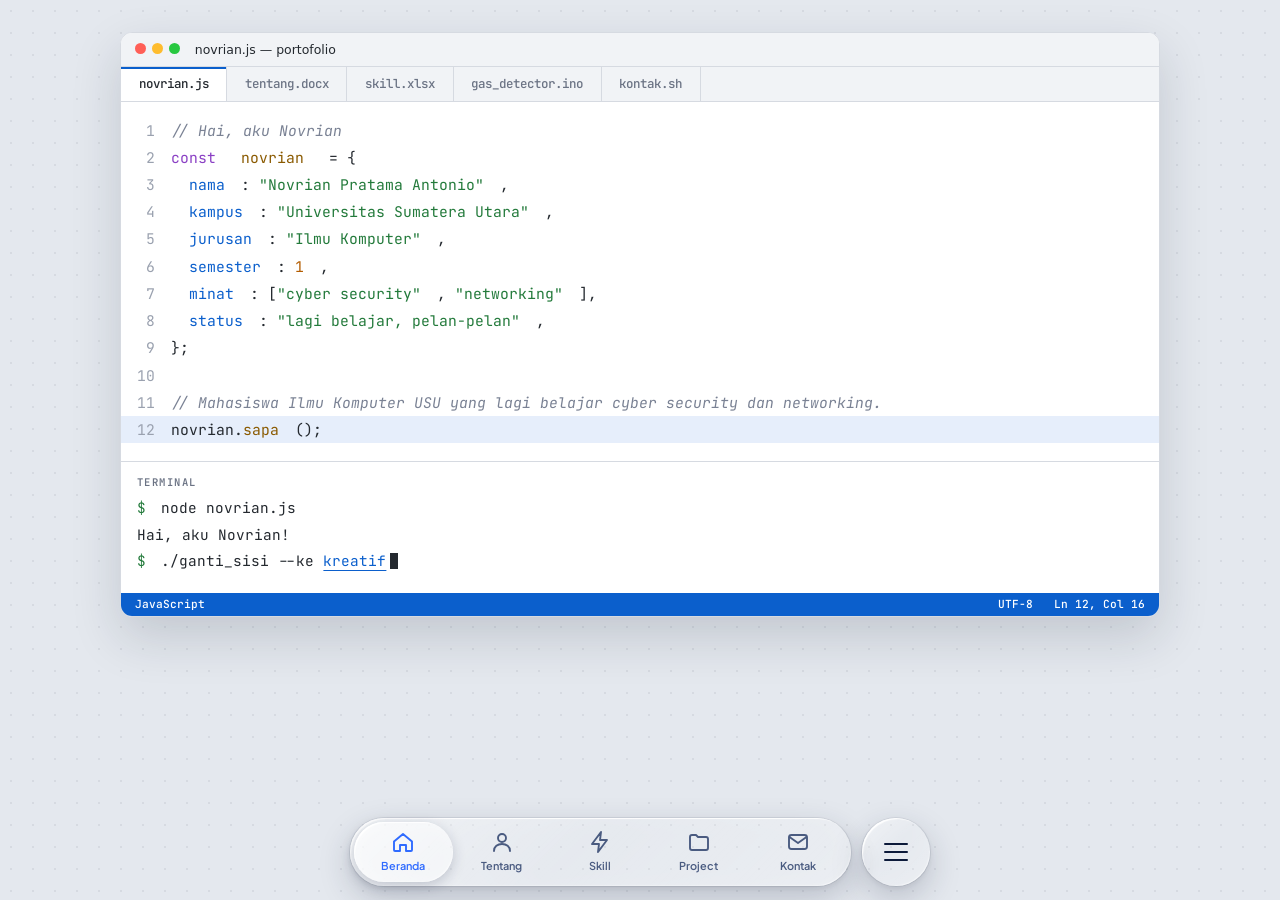
==== commit 2cb815f3: "update animasi dan tampilan" ====
--- a/index.html
+++ b/index.html
@@ -9,7 +9,7 @@
 <link rel="preconnect" href="https://fonts.googleapis.com">
 <link rel="preconnect" href="https://fonts.gstatic.com" crossorigin>
 <link href="https://fonts.googleapis.com/css2?family=Caveat:wght@500;700&family=Fredoka:wght@400;500;600&family=JetBrains+Mono:wght@400;500;700&family=Dancing+Script:wght@700&family=Plus+Jakarta+Sans:wght@400;500;600;700;800&display=swap" rel="stylesheet">
-<link rel="stylesheet" href="style.css?v=6">
+<link rel="stylesheet" href="style.css?v=7">
 </head>
 <body>
 <div id="boot"><div class="b-glow"></div><div class="b-hello"><span id="hw"></span></div><div class="b-logo"><div class="b-wrap"><div class="b-name"></div><div class="b-bar"><i></i></div><div class="b-sub">menyiapkan portofolio</div></div></div><button class="b-skip" type="button">Lewati</button></div>
@@ -25,6 +25,6 @@
 <p class="mnote">Mengubah tampilan seluruh web</p>
 </div></div>
 </div>
-<script src="app.js?v=6"></script>
+<script src="app.js?v=7"></script>
 </body>
 </html>
--- a/style.css
+++ b/style.css
@@ -57,7 +57,7 @@
 @keyframes in{from{opacity:0;transform:translateY(28px) scale(.985);filter:blur(8px)}}
 @keyframes fade-in{from{opacity:0}}
 @keyframes fade-out{to{opacity:0}}
-::view-transition-group(root){background:var(--bg)}
+::view-transition-group(root){background:var(--bgx,var(--bg))}
 ::view-transition-old(root),::view-transition-new(root){mix-blend-mode:normal}
 ::view-transition-old(root){animation:out .32s cubic-bezier(.4,0,.2,1) both}
 ::view-transition-new(root){animation:in .65s cubic-bezier(.22,1,.36,1) .06s both}
@@ -341,3 +341,48 @@
 .k-reel{height:72%;aspect-ratio:1;border-radius:50%;background:#fffaf0;border:2px solid #000;position:relative}
 .k-reel::after{content:"";position:absolute;inset:18%;border-radius:50%;border:3px dotted #2a2018;animation:spin 3s linear infinite;animation-play-state:paused}
 .k-cas:hover .k-reel::after{animation-play-state:running}
+
+/* ===== liquid glass ala iOS ===== */
+:root{--ga:.42;--gb:.08;--gc:.24;--gh:rgba(255,255,255,.95);--gl:rgba(255,255,255,.5);--gs:rgba(30,40,70,.22);--gr:rgba(20,30,60,.08)}
+:root[data-theme="dark"]{--ga:.18;--gb:.03;--gc:.1;--gh:rgba(255,255,255,.55);--gl:rgba(255,255,255,.22);--gs:rgba(0,0,0,.5);--gr:rgba(255,255,255,.1)}
+.glass{border:0;background:linear-gradient(135deg,rgba(255,255,255,var(--ga)),rgba(255,255,255,var(--gb)) 45%,rgba(255,255,255,var(--gc)));
+  -webkit-backdrop-filter:blur(8px) saturate(2) brightness(1.06);backdrop-filter:blur(8px) saturate(2) brightness(1.06);
+  box-shadow:inset 2px 2px 1px -1px var(--gh),inset -1.5px -1.5px 1px -1px var(--gl),inset 0 0 22px rgba(255,255,255,.1),0 0 0 1px var(--gr),0 12px 32px var(--gs),0 2px 6px rgba(0,0,0,.08)}
+.mode{border:0}
+.dock>.menu{--ga:.6;--gb:.34;--gc:.44;-webkit-backdrop-filter:blur(20px) saturate(2);backdrop-filter:blur(20px) saturate(2)}
+[data-theme="dark"] .dock>.menu{--ga:.22;--gb:.12;--gc:.16}
+.bar>.ind{background:rgba(255,255,255,.26);-webkit-backdrop-filter:blur(3px) saturate(2.2) brightness(1.18);backdrop-filter:blur(3px) saturate(2.2) brightness(1.18);
+  box-shadow:inset 2px 2px 1px -1px rgba(255,255,255,.95),inset -1.5px -1.5px 1px -1px rgba(255,255,255,.5),inset 0 0 14px rgba(255,255,255,.3),0 4px 14px rgba(20,30,60,.2);
+  transition:scale .4s cubic-bezier(.34,1.6,.5,1),background-color .3s}
+[data-theme="dark"] .bar>.ind{background:rgba(255,255,255,.15);box-shadow:inset 2px 2px 1px -1px rgba(255,255,255,.6),inset -1.5px -1.5px 1px -1px rgba(255,255,255,.25),inset 0 0 14px rgba(255,255,255,.14),0 4px 14px rgba(0,0,0,.4)}
+.bar>.ind.hold{scale:1.1 1.08;background:rgba(255,255,255,.4)}
+[data-theme="dark"] .bar>.ind.hold{background:rgba(255,255,255,.24)}
+html[data-sisi="teknis"] body{background-image:radial-gradient(var(--ln) 1px,transparent 1.2px);background-size:22px 22px}
+html[data-sisi="kreatif"] body{background-image:radial-gradient(var(--kl) 1.4px,transparent 1.6px);background-size:26px 26px}
+
+/* ===== morph antar halaman (seperti Morph di PowerPoint) ===== */
+html:not(.theming) .t-win{view-transition-name:win}
+html:not(.theming) .t-tb{view-transition-name:tbar}
+html:not(.theming) .t-tabs{view-transition-name:tabs}
+html:not(.theming) .t-sb,html:not(.theming) .x-tabs{view-transition-name:sbar}
+html:not(.theming) .cur{view-transition-name:cursor}
+html:not(.theming) .k-staff{view-transition-name:staff}
+html:not(.theming) .k-vinyl{view-transition-name:vinyl}
+html:not(.theming) .k-hero h1,html:not(.theming) .k-h{view-transition-name:ttl}
+html:not(.theming) .k-np{view-transition-name:np}
+html:not(.theming) .k-pol{view-transition-name:pol}
+::view-transition-group(*){animation-duration:.8s;animation-timing-function:cubic-bezier(.65,0,.2,1)}
+::view-transition-image-pair(win){overflow:hidden;border-radius:12px}
+::view-transition-old(ttl),::view-transition-new(ttl),::view-transition-old(np),::view-transition-new(np),::view-transition-old(pol),::view-transition-new(pol),
+::view-transition-old(vinyl),::view-transition-new(vinyl),::view-transition-old(cursor),::view-transition-new(cursor){height:100%;object-fit:contain;object-position:left center}
+@keyframes vt-out{to{opacity:0}}
+@keyframes vt-in{from{opacity:0;transform:translateY(14px)}}
+::view-transition-old(root){animation:vt-out .4s cubic-bezier(.4,0,.2,1) both}
+::view-transition-new(root){animation:vt-in .75s cubic-bezier(.22,1,.36,1) .1s both}
+.k-top{display:flex;align-items:center;justify-content:space-between;gap:1rem}
+.k-top .k-h{margin-bottom:1.2rem}
+.k-two{display:grid;grid-template-columns:1fr auto;gap:2rem;align-items:start}
+.k-pol.sm{width:170px;margin-top:1rem;padding:9px 9px 8px}
+.k-pol.sm figcaption{font-size:1.4rem}
+.k-pol.sm .k-ph{font-size:2.4rem}
+@media(max-width:760px){.k-two{grid-template-columns:1fr}.k-pol.sm{margin:1.2rem auto 0}}
